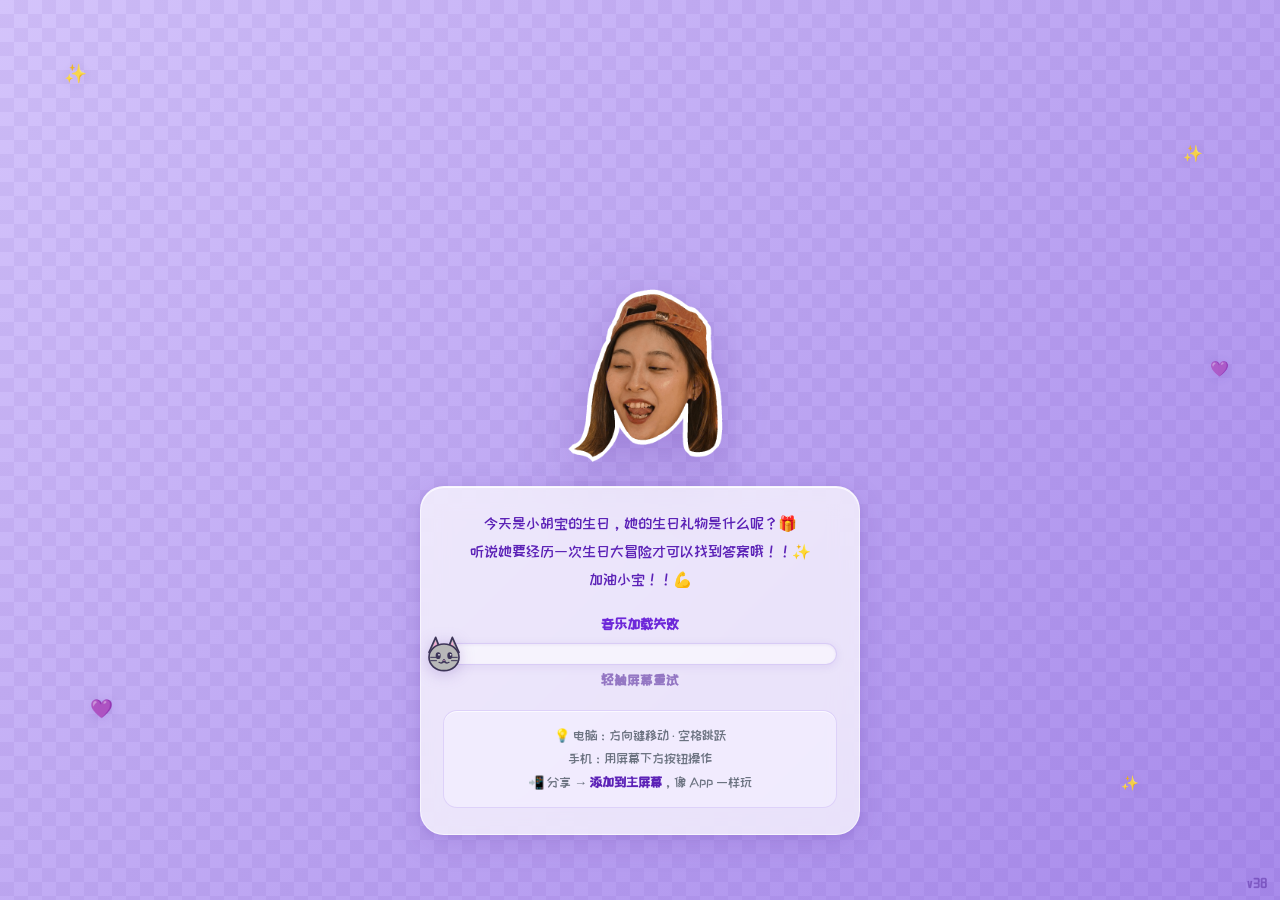
==== index.html @ c3e52b0d "feat(bts): compress behind the scene → bts.mp4 + poster (v38) Recognize GitHub-uploaded filename 'be" ====
<!DOCTYPE html>
<html lang="zh-CN">
<head>
  <meta charset="UTF-8">
  <meta name="viewport" content="width=device-width, initial-scale=1.0, maximum-scale=1.0, user-scalable=no, viewport-fit=cover">
  <meta name="theme-color" content="#a88beb">
  <meta name="description" content="小胡宝的生日大冒险 — 专属礼物游戏">
  <meta name="apple-mobile-web-app-capable" content="yes">
  <meta name="mobile-web-app-capable" content="yes">
  <meta name="apple-mobile-web-app-status-bar-style" content="default">
  <meta name="apple-mobile-web-app-title" content="生日冒险">
  <title>PP生日大冒险 🎂</title>
  <link rel="manifest" href="manifest.webmanifest">
  <link rel="icon" href="assets/icons/icon-192.png?v=2" type="image/png">
  <link rel="apple-touch-icon" href="assets/icons/icon-192.png?v=2">
  <link rel="preconnect" href="https://fonts.googleapis.com">
  <link rel="preconnect" href="https://fonts.gstatic.com" crossorigin>
  <link href="https://fonts.googleapis.com/css2?family=Pacifico&family=ZCOOL+KuaiLe&family=ZCOOL+QingKe+HuangYou&display=swap" rel="stylesheet">
  <link rel="stylesheet" href="css/headline.css?v=4">
  <link rel="stylesheet" href="css/style.css?v=37">
</head>
<body>
  <!-- 开始界面 -->
  <div id="start-screen" class="screen active">
    <div class="cover-bg-pattern" aria-hidden="true"></div>
    <span class="cover-deco cover-deco--star1" aria-hidden="true">✨</span>
    <span class="cover-deco cover-deco--star2" aria-hidden="true">✨</span>
    <span class="cover-deco cover-deco--heart1" aria-hidden="true">💜</span>
    <span class="cover-deco cover-deco--heart2" aria-hidden="true">💜</span>
    <span class="cover-deco cover-deco--star3" aria-hidden="true">✨</span>

    <!-- 手写勾勒标题（macOS hello 风格，来自 HEADLINE.html） -->
    <div class="pp-headline-wrap">
      <div id="pp-title">
<svg viewBox="0 0 1200 279" role="img" aria-label="PP's Birthday Adventure" xmlns="http://www.w3.org/2000/svg">
  <defs>
    <filter id="pp-stroke-soft" x="-15%" y="-15%" width="130%" height="130%" color-interpolation-filters="sRGB">
      <feDropShadow dx="0" dy="0" stdDeviation="2" flood-color="#ffffff" flood-opacity="0.9"/>
      <feDropShadow dx="0" dy="0" stdDeviation="5" flood-color="#ffffff" flood-opacity="0.45"/>
      <feDropShadow dx="0" dy="4" stdDeviation="3" flood-color="#7c3aed" flood-opacity="0.18"/>
    </filter>
  </defs>
  <g filter="url(#pp-stroke-soft)">
      <path class="pp-stroke" d="M 55.4 165.3 L 60.1 167.0 L 64.4 176.6 L 67.0 190.8 L 68.2 201.8 L 67.9 209.6 L 66.1 222.0 L 62.9 231.2 L 58.2 237.4 L 55.1 238.8 L 50.5 237.2 L 45.9 227.8 L 41.4 210.5 L 40.0 199.6 L 40.2 191.7 L 42.1 179.2 L 45.6 169.8 L 50.7 163.6 L 59.1 156.0 L 75.6 148.7 L 83.6 149.1 L 88.3 150.9 L 94.3 155.9 L 98.3 165.6 L 97.8 173.4 L 95.9 178.0 L 90.9 184.0 L 81.2 188.2 L 73.4 187.9 L 68.7 186.1" pathLength="1" style="animation-name:ppd0"/>
      <path class="pp-stroke" d="M 138.3 130.9 L 142.9 132.9 L 146.5 142.8 L 148.1 157.1 L 148.6 168.2 L 147.8 175.9 L 145.1 188.2 L 141.3 197.2 L 136.2 203.0 L 133.1 204.2 L 128.6 202.3 L 124.6 192.6 L 121.3 175.1 L 120.6 164.0 L 121.3 156.2 L 124.1 143.9 L 128.2 134.8 L 133.7 128.9 L 142.6 121.9 L 159.6 115.7 L 167.5 116.6 L 172.1 118.8 L 177.7 124.2 L 181.1 134.1 L 180.1 141.9 L 177.9 146.3 L 172.4 152.0 L 162.5 155.5 L 154.7 154.7 L 150.2 152.6" pathLength="1" style="animation-name:ppd1"/>
      <path class="pp-stroke" d="M 191.2 130.7 L 195.6 144.0" pathLength="1" style="animation-name:ppd2"/>
      <path class="pp-stroke" d="M 207.7 158.4 L 211.1 146.3 L 212.3 138.6 L 214.4 145.2 L 224.2 153.2 L 229.5 158.8 L 231.6 165.5 L 226.1 170.9" pathLength="1" style="animation-name:ppd3"/>
      <path class="pp-stroke" d="M 212.1 171.7 L 219.6 172.9 L 232.6 168.8 L 238.1 163.5 L 240.4 159.2 L 244.0 147.2" pathLength="1" style="animation-name:ppd4"/>
      <path class="pp-stroke" d="M 331.2 74.8 L 335.4 77.5 L 337.6 87.8 L 337.0 102.2 L 335.7 113.2 L 333.8 120.7 L 329.3 132.4 L 324.1 140.8 L 318.2 145.7 L 314.9 146.5 L 310.8 143.9 L 308.3 133.7 L 307.7 115.9 L 308.7 104.8 L 310.6 97.2 L 315.2 85.4 L 320.7 77.1 L 327.0 72.1 L 336.8 66.5 L 347.5 64.4 L 355.2 66.4 L 360.0 72.6 L 361.3 79.5 L 359.1 87.1 L 356.3 91.1 L 350.1 95.9 L 340.4 101.5" pathLength="1" style="animation-name:ppd5"/>
      <path class="pp-stroke" d="M 337.0 102.2 L 340.4 101.5 L 351.4 102.8 L 355.5 105.5 L 360.3 111.7 L 362.3 122.0 L 360.2 129.6 L 357.5 133.7 L 351.5 138.4 L 341.5 140.5 L 334.1 138.5 L 329.3 132.4" pathLength="1" style="animation-name:ppd6"/>
      <path class="pp-stroke" d="M 380.0 83.3 L 380.6 86.7 L 384.1 86.1 L 383.5 82.7 L 380.0 83.3" pathLength="1" style="animation-name:ppd7"/>
      <path class="pp-stroke" d="M 375.2 116.1 L 379.6 101.1 L 376.5 122.9 L 377.7 129.8 L 381.7 132.7 L 385.0 132.1 L 391.2 127.5 L 394.0 123.4 L 399.1 112.0" pathLength="1" style="animation-name:ppd8"/>
      <path class="pp-stroke" d="M 399.1 112.0 L 404.3 100.5 L 406.7 93.1 L 407.7 100.0 L 418.1 98.4 L 422.0 101.4 L 423.0 108.3 L 421.1 119.2 L 421.6 122.7 L 425.5 125.6 L 428.8 125.2 L 435.1 120.8 L 438.1 116.8 L 443.6 105.6" pathLength="1" style="animation-name:ppd9"/>
      <path class="pp-stroke" d="M 443.6 105.6 L 449.2 94.3 L 454.5 79.6" pathLength="1" style="animation-name:ppd10"/>
      <path class="pp-stroke" d="M 461.7 47.2 L 447.8 112.1 L 448.7 119.0 L 452.5 122.1 L 459.3 121.3 L 465.7 117.0 L 468.7 113.2 L 474.5 102.1" pathLength="1" style="animation-name:ppd11"/>
      <path class="pp-stroke" d="M 443.6 77.4 L 468.1 74.6" pathLength="1" style="animation-name:ppd12"/>
      <path class="pp-stroke" d="M 474.5 102.1 L 480.4 90.9 L 489.3 72.6 L 492.2 65.3 L 494.9 54.6 L 494.3 47.6 L 490.4 44.4 L 483.5 48.5 L 480.6 55.8 L 478.4 70.1 L 476.9 91.3 L 476.2 119.5" pathLength="1" style="animation-name:ppd13"/>
      <path class="pp-stroke" d="M 476.2 119.5 L 478.6 108.7 L 481.4 101.4 L 487.3 90.3 L 494.0 86.2 L 500.9 85.6 L 504.7 88.9 L 505.2 95.8 L 502.6 106.5 L 503.1 113.5 L 506.8 116.7 L 510.2 116.5 L 516.8 112.5 L 520.0 108.8 L 526.2 97.9" pathLength="1" style="animation-name:ppd14"/>
      <path class="pp-stroke" d="M 557.1 92.9 L 553.4 86.1 L 546.3 82.9 L 539.3 83.2 L 532.5 87.0 L 529.2 90.7 L 526.2 97.9 L 526.6 104.9 L 530.4 111.7 L 537.4 114.8 L 544.2 114.4 L 550.9 110.7 L 554.1 103.5 L 573.3 40.0" pathLength="1" style="animation-name:ppd15"/>
      <path class="pp-stroke" d="M 560.3 82.3 L 557.4 99.9 L 557.8 110.4 L 561.3 113.8 L 564.7 113.7 L 571.4 110.0 L 574.8 106.4 L 581.5 95.8" pathLength="1" style="animation-name:ppd16"/>
      <path class="pp-stroke" d="M 612.6 92.2 L 609.2 85.2 L 602.2 81.6 L 595.2 81.7 L 588.3 85.2 L 584.8 88.7 L 581.5 95.8 L 581.6 102.8 L 585.1 109.7 L 592.0 113.1 L 598.8 113.1 L 605.6 109.6 L 609.1 102.6 L 616.2 81.7 L 612.5 99.2 L 612.5 109.6 L 615.8 113.2 L 619.3 113.2 L 626.1 109.8 L 629.6 106.4 L 636.8 96.1" pathLength="1" style="animation-name:ppd17"/>
      <path class="pp-stroke" d="M 636.8 96.1 L 644.1 82.3 L 636.6 103.1 L 636.4 110.1 L 639.7 113.7 L 646.5 113.9 L 653.5 110.7 L 660.6 104.0 L 668.1 93.8" pathLength="1" style="animation-name:ppd18"/>
      <path class="pp-stroke" d="M 672.1 83.5 L 648.7 145.5 L 645.2 152.3 L 638.5 155.6 L 635.3 152.0 L 635.4 145.0 L 639.1 134.6 L 649.5 124.5 L 660.0 117.9 L 667.0 114.8 L 677.6 108.4 L 688.6 98.6" pathLength="1" style="animation-name:ppd19"/>
      <path class="pp-stroke" d="M 741.7 120.9 L 748.9 118.2 L 760.4 109.0 L 772.5 96.5 L 789.9 74.2 L 803.6 55.1 L 792.4 127.6 L 790.6 116.7 L 785.3 105.4 L 779.4 97.5 L 770.0 89.1 L 763.0 88.2 L 759.1 91.3 L 758.3 98.2 L 760.9 105.6 L 766.8 113.4 L 776.1 121.7 L 785.7 126.6 L 802.6 129.2" pathLength="1" style="animation-name:ppd20"/>
      <path class="pp-stroke" d="M 843.5 115.2 L 841.4 107.7 L 835.1 102.9 L 828.3 101.7 L 820.8 103.9 L 816.8 106.8 L 812.2 113.1 L 811.0 120.0 L 813.2 127.5 L 819.4 132.1 L 826.1 133.3 L 833.4 131.1 L 838.1 124.8 L 871.1 67.2" pathLength="1" style="animation-name:ppd21"/>
      <path class="pp-stroke" d="M 848.9 105.5 L 842.1 122.0 L 840.1 132.3 L 842.8 136.4 L 846.2 137.1 L 853.6 135.0 L 857.6 132.3 L 866.5 123.4" pathLength="1" style="animation-name:ppd22"/>
      <path class="pp-stroke" d="M 866.5 123.4 L 876.3 111.2 L 869.2 127.6 L 867.0 137.8 L 869.6 142.0 L 872.9 142.7 L 883.6 141.5 L 891.9 136.3 L 897.7 126.9 L 900.1 116.7" pathLength="1" style="animation-name:ppd23"/>
      <path class="pp-stroke" d="M 900.1 116.7 L 900.2 131.1 L 902.8 135.3 L 909.5 136.9 L 917.0 135.2" pathLength="1" style="animation-name:ppd24"/>
      <path class="pp-stroke" d="M 917.7 146.3 L 925.3 144.6 L 929.5 142.1 L 934.7 136.3 L 936.5 129.5 L 934.0 125.2 L 930.6 124.3 L 923.0 126.0 L 917.9 131.9 L 915.3 142.0 L 916.9 149.6 L 922.6 154.8 L 929.2 156.5 L 936.7 154.9 L 940.9 152.5 L 950.4 144.3" pathLength="1" style="animation-name:ppd25"/>
      <path class="pp-stroke" d="M 950.4 144.3 L 960.0 136.1 L 967.7 134.7 L 970.0 139.1 L 969.0 142.4 L 961.7 154.8 L 955.4 163.9" pathLength="1" style="animation-name:ppd26"/>
      <path class="pp-stroke" d="M 961.7 154.8 L 967.0 149.1 L 976.7 141.1 L 984.4 139.8 L 991.1 141.9 L 993.3 146.3 L 991.2 153.0 L 984.7 161.9 L 982.6 168.6 L 984.8 172.9 L 988.0 174.0 L 995.6 172.8 L 1000.0 170.5 L 1009.8 162.8" pathLength="1" style="animation-name:ppd27"/>
      <path class="pp-stroke" d="M 1009.8 162.8 L 1019.8 155.1 L 1031.0 144.2" pathLength="1" style="animation-name:ppd28"/>
      <path class="pp-stroke" d="M 1051.6 118.1 L 1010.8 170.5 L 1008.6 177.1 L 1010.7 181.5 L 1017.1 183.8 L 1024.7 182.8 L 1029.1 180.6 L 1039.2 173.1" pathLength="1" style="animation-name:ppd29"/>
      <path class="pp-stroke" d="M 1022.1 137.4 L 1045.5 145.7" pathLength="1" style="animation-name:ppd30"/>
      <path class="pp-stroke" d="M 1039.2 173.1 L 1050.5 162.4 L 1036.8 179.7 L 1034.4 186.3 L 1036.4 190.7 L 1042.7 193.1 L 1050.4 192.3 L 1059.3 188.2 L 1069.5 180.9" pathLength="1" style="animation-name:ppd31"/>
      <path class="pp-stroke" d="M 1076.6 172.5 L 1062.5 189.4 L 1059.9 196.0 L 1061.8 200.5 L 1065.0 201.7 L 1072.7 201.0 L 1077.1 199.1 L 1087.5 192.0" pathLength="1" style="animation-name:ppd32"/>
      <path class="pp-stroke" d="M 1087.5 192.0 L 1097.9 185.0 L 1103.9 179.9 L 1101.2 186.3 L 1110.8 190.4 L 1112.6 195.0 L 1109.8 201.4 L 1102.4 209.7 L 1101.1 212.9 L 1102.8 217.4 L 1105.9 218.8 L 1113.6 218.4 L 1118.1 216.6 L 1128.7 209.9" pathLength="1" style="animation-name:ppd33"/>
      <path class="pp-stroke" d="M 1127.5 220.8 L 1135.2 220.5 L 1139.8 218.8 L 1145.9 214.0 L 1148.9 207.7 L 1147.2 203.0 L 1144.1 201.5 L 1136.2 201.8 L 1130.2 206.7 L 1125.8 216.2 L 1126.0 224.0 L 1130.8 230.1 L 1137.0 232.9 L 1144.6 232.7 L 1149.2 231.1 L 1160.0 224.6" pathLength="1" style="animation-name:ppd34"/>
  </g>
  </svg>
      </div>
    </div>

    <img class="cover-bubble-head" src="assets/media/bubble-head.gif" alt="小宝" />

    <div class="start-content">
      <p class="subtitle">今天是小胡宝的生日，她的生日礼物是什么呢？🎁<br>听说她要经历一次生日大冒险才可以找到答案哦！！✨<br>加油小宝！！💪</p>

      <!-- 音乐加载进度条（加载完并播放后才显示开始按钮） -->
      <div id="start-loading" class="start-loading">
        <p class="load-label">正在准备冒险音乐…</p>
        <div class="load-track">
          <div class="load-fill" id="load-fill"></div>
          <div class="load-cat" id="load-cat" aria-hidden="true">
            <svg class="load-cat-svg" viewBox="0 0 48 48" width="40" height="40" aria-hidden="true">
              <path d="M6,22 L14,4 L20,20 Z" fill="#B8B8B8" stroke="#3D3558" stroke-width="2" stroke-linejoin="round"/>
              <path d="M9,20 L14,8 L17,19 Z" fill="#F9A8D4"/>
              <path d="M28,20 L34,4 L42,22 Z" fill="#B8B8B8" stroke="#3D3558" stroke-width="2" stroke-linejoin="round"/>
              <path d="M31,19 L34,8 L37,20 Z" fill="#F9A8D4"/>
              <ellipse cx="24" cy="28" rx="18" ry="16" fill="#B8B8B8" stroke="#3D3558" stroke-width="2"/>
              <ellipse cx="17" cy="26" rx="3" ry="4" fill="#3D3558"/>
              <ellipse cx="31" cy="26" rx="3" ry="4" fill="#3D3558"/>
              <circle cx="18" cy="25" r="1" fill="#fff"/>
              <circle cx="32" cy="25" r="1" fill="#fff"/>
              <path d="M24,30 L22,33 L26,33 Z" fill="#F9A8D4" stroke="#3D3558" stroke-width="1"/>
              <path d="M24,33 Q21,36 18,34" fill="none" stroke="#3D3558" stroke-width="1.5" stroke-linecap="round"/>
              <path d="M24,33 Q27,36 30,34" fill="none" stroke="#3D3558" stroke-width="1.5" stroke-linecap="round"/>
              <path d="M8,28 H14" stroke="#3D3558" stroke-width="1.2" stroke-linecap="round"/>
              <path d="M8,32 H15" stroke="#3D3558" stroke-width="1.2" stroke-linecap="round"/>
              <path d="M40,28 H34" stroke="#3D3558" stroke-width="1.2" stroke-linecap="round"/>
              <path d="M40,32 H33" stroke="#3D3558" stroke-width="1.2" stroke-linecap="round"/>
            </svg>
          </div>
        </div>
        <p class="load-percent" id="load-percent">0%</p>
      </div>

      <div id="start-ready" class="btn-group hidden">
        <button id="btn-start" class="btn-primary">💜 开始冒险</button>
      </div>
      <p class="hint">💡 电脑：方向键移动 · 空格跳跃<br>手机：用屏幕下方按钮操作<br>📲 分享 → <strong>添加到主屏幕</strong>，像 App 一样玩</p>
    </div>
    <div class="version-badge" aria-hidden="true">v38</div>
  </div>

  <!-- 游戏界面 -->
  <div id="game-screen" class="screen">
    <div class="hud">
      <span>🪙 金币：<strong id="coin-count">0</strong></span>
      <span>📦 箱子：<strong id="box-count">0</strong> / <span id="box-total">9</span></span>
    </div>
    <canvas id="game-canvas"></canvas>
    <!-- 测试用：左下角快捷按钮 -->
    <div class="debug-controls" aria-label="测试按钮">
      <button type="button" id="btn-debug-clear" class="debug-btn">一键通关</button>
      <button type="button" id="btn-debug-mute-bgm" class="debug-btn">关闭BGM</button>
    </div>
    <div class="touch-controls">
      <button id="btn-left" class="touch-btn">◀</button>
      <button id="btn-jump" class="touch-btn jump">▲</button>
      <button id="btn-right" class="touch-btn">▶</button>
    </div>
  </div>

  <!-- 回忆弹窗 -->
  <div id="memory-modal" class="modal hidden">
    <div class="modal-content">
      <button id="btn-close-memory" class="btn-close">✕</button>
      <div id="memory-media" class="memory-media"></div>
      <p id="memory-caption" class="memory-caption"></p>
      <div class="btn-group">
        <button id="btn-continue" class="btn-primary" type="button">💜 继续冒险</button>
      </div>
    </div>
  </div>

  <!-- 老虎机界面 -->
  <div id="machine-screen" class="screen">
    <div class="machine-bg-heads" aria-hidden="true">
      <img src="assets/media/bubble-head-bob.gif?v=3" alt="">
      <img src="assets/media/bubble-head-bob.gif?v=3" alt="">
      <img src="assets/media/bubble-head-bob.gif?v=3" alt="">
      <img src="assets/media/bubble-head-bob.gif?v=3" alt="">
      <img src="assets/media/bubble-head-bob.gif?v=3" alt="">
      <img src="assets/media/bubble-head-bob.gif?v=3" alt="">
      <img src="assets/media/bubble-head-bob.gif?v=3" alt="">
      <img src="assets/media/bubble-head-bob.gif?v=3" alt="">
      <img src="assets/media/bubble-head-bob.gif?v=3" alt="">
    </div>
    <div class="machine-content">
      <h1>🎰 幸运摇摇乐！！</h1>
      <p class="subtitle">投入全部 <strong data-jackpot-coins>145</strong> 枚金币赢得 JACKPOOOOOOOOTT！！！</p>

      <div class="slot-machine">
        <div class="slot-body">
          <!-- 转轮区：多符号长条，真正滚动 -->
          <div class="slot-reels" id="slot-reels">
            <div class="reel-window"><div class="reel-strip" id="reel-1"></div></div>
            <div class="reel-window"><div class="reel-strip" id="reel-2"></div></div>
            <div class="reel-window"><div class="reel-strip" id="reel-3"></div></div>
          </div>

          <!-- 投币显示 -->
          <div class="slot-display">
            <span id="machine-coin-display">0</span>
            <small> / <span id="machine-coin-total" data-jackpot-coins>145</span> 枚已投入</small>
          </div>

          <!-- 投币口（点击投币） -->
          <button type="button" class="coin-slot" id="coin-slot" aria-label="投币">
            <span class="coin-slot-icon">🪙</span>
            <span class="coin-slot-label">点击投币口</span>
          </button>

          <div class="slot-actions">
            <button id="btn-lever" class="btn-lever" disabled>
              <span class="lever-knob">🎰</span>
              <span class="lever-label">摇手柄</span>
            </button>
          </div>
        </div>

        <div class="lever-arm" id="lever-arm"></div>
      </div>

      <div class="machine-footer">
        <p class="coin-remaining">剩余金币：<strong id="remaining-coins">0</strong></p>
        <button id="btn-return-game" class="btn-secondary">🔙 返回继续冒险</button>
      </div>

      <div id="coin-warning-modal" class="modal hidden">
        <div class="modal-content warning-content">
          <p class="warning-text">金币不够，请小宝回去继续搜集！</p>
          <div class="btn-group">
            <button id="btn-warning-back" class="btn-primary">💜 回去搜集金币</button>
          </div>
        </div>
      </div>
    </div>
  </div>

  <!-- 神秘礼物 -->
  <div id="gift-modal" class="modal hidden">
    <div class="modal-content gift-content">
      <h1>生日快乐，小胡宝！</h1>

      <div class="gift-meet" aria-hidden="true">
        <div class="gift-meet-stage" id="gift-meet-stage">
          <div class="gift-chibi gift-chibi--left" id="gift-chibi-left">
            <img class="gift-chibi-head" src="assets/media/bubble-head.gif" alt="">
            <div class="gift-chibi-body">
              <div class="gift-chibi-torso"><span>♥</span></div>
              <div class="gift-chibi-legs">
                <i></i><i></i>
              </div>
            </div>
          </div>
          <div class="gift-meet-hearts" id="gift-meet-hearts"></div>
          <div class="gift-chibi gift-chibi--right" id="gift-chibi-right">
            <img class="gift-chibi-head gift-chibi-head--flip gift-chibi-head--bob" src="assets/media/bubble-head-bob.gif?v=3" alt="">
            <div class="gift-chibi-body">
              <div class="gift-chibi-torso"><span>♥</span></div>
              <div class="gift-chibi-legs">
                <i></i><i></i>
              </div>
            </div>
          </div>
        </div>
      </div>

      <p class="gift-message">刚才搜集的每一颗小金币&amp;小盒子都是我们共同的回忆呢！✨</p>
      <p class="gift-message">据说，这次生日还有一个神秘的礼物！🎁</p>
      <p class="gift-message gift-message--highlight">据说，要此时此刻亲一口本小游戏的 vibe coder 才可以拿到哦！😘</p>
      <div class="btn-group gift-actions">
        <button id="btn-replay" class="btn-secondary gift-action-btn" type="button">💜 再玩一次</button>
        <button id="btn-bts" class="btn-primary gift-action-btn" type="button">🎬 看看花絮</button>
      </div>
    </div>
  </div>

  <!-- 花絮视频（播放结束后点击任意处返回礼物弹窗） -->
  <div id="bts-modal" class="modal hidden">
    <div class="modal-content bts-content">
      <video id="bts-video" playsinline webkit-playsinline preload="none" poster="assets/media/bts_poster.jpg?v=2"></video>
    </div>
  </div>

  <script src="js/pwa.js"></script>
  <script src="js/config.js?v=33"></script>
  <script src="js/audio.js?v=21"></script>
  <script src="js/game.js?v=58"></script>
</body>
</html>
---- css/headline.css ----
/* PP's Birthday Adventure — 手写勾勒标题动画
   源文件：assets/icons/PP's Birthday Adventure HEADLINE.html */

#pp-title {
  --ink: #b794f6;
  width: 100%;
}

#pp-title svg {
  display: block;
  width: 100%;
  height: auto;
  overflow: visible;
  shape-rendering: geometricPrecision;
}

.pp-stroke {
  fill: none;
  stroke: var(--ink);
  stroke-width: 9.5;
  stroke-linecap: round;
  stroke-linejoin: round;
  stroke-dasharray: 1;
  stroke-dashoffset: 1;
  opacity: 0;
  animation-duration: 10s;
  animation-timing-function: linear;
  animation-iteration-count: infinite;
  paint-order: stroke;
}

@keyframes ppd0{0%,0.000%{stroke-dashoffset:1;opacity:0}3.697%,99.85%{stroke-dashoffset:0;opacity:1}100%{stroke-dashoffset:1;opacity:0}}
@keyframes ppd1{0%,3.697%{stroke-dashoffset:1;opacity:0}7.394%,99.85%{stroke-dashoffset:0;opacity:1}100%{stroke-dashoffset:1;opacity:0}}
@keyframes ppd2{0%,7.394%{stroke-dashoffset:1;opacity:0}7.586%,99.85%{stroke-dashoffset:0;opacity:1}100%{stroke-dashoffset:1;opacity:0}}
@keyframes ppd3{0%,7.586%{stroke-dashoffset:1;opacity:0}8.441%,99.85%{stroke-dashoffset:0;opacity:1}100%{stroke-dashoffset:1;opacity:0}}
@keyframes ppd4{0%,8.441%{stroke-dashoffset:1;opacity:0}9.078%,99.85%{stroke-dashoffset:0;opacity:1}100%{stroke-dashoffset:1;opacity:0}}
@keyframes ppd5{0%,9.078%{stroke-dashoffset:1;opacity:0}12.393%,99.85%{stroke-dashoffset:0;opacity:1}100%{stroke-dashoffset:1;opacity:0}}
@keyframes ppd6{0%,12.393%{stroke-dashoffset:1;opacity:0}13.543%,99.85%{stroke-dashoffset:0;opacity:1}100%{stroke-dashoffset:1;opacity:0}}
@keyframes ppd7{0%,13.543%{stroke-dashoffset:1;opacity:0}13.736%,99.85%{stroke-dashoffset:0;opacity:1}100%{stroke-dashoffset:1;opacity:0}}
@keyframes ppd8{0%,13.736%{stroke-dashoffset:1;opacity:0}14.806%,99.85%{stroke-dashoffset:0;opacity:1}100%{stroke-dashoffset:1;opacity:0}}
@keyframes ppd9{0%,14.806%{stroke-dashoffset:1;opacity:0}16.146%,99.85%{stroke-dashoffset:0;opacity:1}100%{stroke-dashoffset:1;opacity:0}}
@keyframes ppd10{0%,16.146%{stroke-dashoffset:1;opacity:0}16.533%,99.85%{stroke-dashoffset:0;opacity:1}100%{stroke-dashoffset:1;opacity:0}}
@keyframes ppd11{0%,16.533%{stroke-dashoffset:1;opacity:0}18.043%,99.85%{stroke-dashoffset:0;opacity:1}100%{stroke-dashoffset:1;opacity:0}}
@keyframes ppd12{0%,18.043%{stroke-dashoffset:1;opacity:0}18.382%,99.85%{stroke-dashoffset:0;opacity:1}100%{stroke-dashoffset:1;opacity:0}}
@keyframes ppd13{0%,18.382%{stroke-dashoffset:1;opacity:0}20.351%,99.85%{stroke-dashoffset:0;opacity:1}100%{stroke-dashoffset:1;opacity:0}}
@keyframes ppd14{0%,20.351%{stroke-dashoffset:1;opacity:0}21.853%,99.85%{stroke-dashoffset:0;opacity:1}100%{stroke-dashoffset:1;opacity:0}}
@keyframes ppd15{0%,21.853%{stroke-dashoffset:1;opacity:0}23.968%,99.85%{stroke-dashoffset:0;opacity:1}100%{stroke-dashoffset:1;opacity:0}}
@keyframes ppd16{0%,23.968%{stroke-dashoffset:1;opacity:0}24.813%,99.85%{stroke-dashoffset:0;opacity:1}100%{stroke-dashoffset:1;opacity:0}}
@keyframes ppd17{0%,24.813%{stroke-dashoffset:1;opacity:0}27.167%,99.85%{stroke-dashoffset:0;opacity:1}100%{stroke-dashoffset:1;opacity:0}}
@keyframes ppd18{0%,27.167%{stroke-dashoffset:1;opacity:0}28.352%,99.85%{stroke-dashoffset:0;opacity:1}100%{stroke-dashoffset:1;opacity:0}}
@keyframes ppd19{0%,28.352%{stroke-dashoffset:1;opacity:0}30.625%,99.85%{stroke-dashoffset:0;opacity:1}100%{stroke-dashoffset:1;opacity:0}}
@keyframes ppd20{0%,30.625%{stroke-dashoffset:1;opacity:0}34.572%,99.85%{stroke-dashoffset:0;opacity:1}100%{stroke-dashoffset:1;opacity:0}}
@keyframes ppd21{0%,34.572%{stroke-dashoffset:1;opacity:0}36.686%,99.85%{stroke-dashoffset:0;opacity:1}100%{stroke-dashoffset:1;opacity:0}}
@keyframes ppd22{0%,36.686%{stroke-dashoffset:1;opacity:0}37.532%,99.85%{stroke-dashoffset:0;opacity:1}100%{stroke-dashoffset:1;opacity:0}}
@keyframes ppd23{0%,37.532%{stroke-dashoffset:1;opacity:0}38.826%,99.85%{stroke-dashoffset:0;opacity:1}100%{stroke-dashoffset:1;opacity:0}}
@keyframes ppd24{0%,38.826%{stroke-dashoffset:1;opacity:0}39.291%,99.85%{stroke-dashoffset:0;opacity:1}100%{stroke-dashoffset:1;opacity:0}}
@keyframes ppd25{0%,39.291%{stroke-dashoffset:1;opacity:0}40.790%,99.85%{stroke-dashoffset:0;opacity:1}100%{stroke-dashoffset:1;opacity:0}}
@keyframes ppd26{0%,40.790%{stroke-dashoffset:1;opacity:0}41.534%,99.85%{stroke-dashoffset:0;opacity:1}100%{stroke-dashoffset:1;opacity:0}}
@keyframes ppd27{0%,41.534%{stroke-dashoffset:1;opacity:0}42.885%,99.85%{stroke-dashoffset:0;opacity:1}100%{stroke-dashoffset:1;opacity:0}}
@keyframes ppd28{0%,42.885%{stroke-dashoffset:1;opacity:0}43.271%,99.85%{stroke-dashoffset:0;opacity:1}100%{stroke-dashoffset:1;opacity:0}}
@keyframes ppd29{0%,43.271%{stroke-dashoffset:1;opacity:0}44.782%,99.85%{stroke-dashoffset:0;opacity:1}100%{stroke-dashoffset:1;opacity:0}}
@keyframes ppd30{0%,44.782%{stroke-dashoffset:1;opacity:0}45.121%,99.85%{stroke-dashoffset:0;opacity:1}100%{stroke-dashoffset:1;opacity:0}}
@keyframes ppd31{0%,45.121%{stroke-dashoffset:1;opacity:0}46.305%,99.85%{stroke-dashoffset:0;opacity:1}100%{stroke-dashoffset:1;opacity:0}}
@keyframes ppd32{0%,46.305%{stroke-dashoffset:1;opacity:0}47.162%,99.85%{stroke-dashoffset:0;opacity:1}100%{stroke-dashoffset:1;opacity:0}}
@keyframes ppd33{0%,47.162%{stroke-dashoffset:1;opacity:0}48.501%,99.85%{stroke-dashoffset:0;opacity:1}100%{stroke-dashoffset:1;opacity:0}}
@keyframes ppd34{0%,48.501%{stroke-dashoffset:1;opacity:0}50.000%,99.85%{stroke-dashoffset:0;opacity:1}100%{stroke-dashoffset:1;opacity:0}}

@media (max-width: 600px) {
  .pp-stroke { stroke-width: 7.5; }
}
---- css/style.css ----
/* ============================================================
   PP生日大冒险 — 紫色高级涂鸦风
   ============================================================ */

:root {
  --purple: #C4B5FD;
  --purple-light: #E9D5FF;
  --purple-pale: #F5F0FF;
  --purple-dark: #A78BFA;
  --purple-deep: #C4B5FD;
  --lavender: #FFFBFE;
  --cream: #FFF5F9;
  --blush: #FCE7F3;
  --black: #3D3558;
  --white: #ffffff;
  --bg: #FFFBFE;
  --bg-warm: #FFF5F9;
  --gold: #FFE08A;
  --heart: #E9D5FF;
  --cover-bg-gradient: linear-gradient(135deg, #d4c4fb 0%, #a88beb 100%);
  --cover-pattern-image:
    linear-gradient(45deg, #4c1d95 25%, transparent 25%),
    linear-gradient(-45deg, #4c1d95 25%, transparent 25%),
    linear-gradient(45deg, transparent 75%, #4c1d95 75%),
    linear-gradient(-45deg, transparent 75%, #4c1d95 75%);
  --shadow: 5px 5px 0 var(--black);
  --shadow-sm: 3px 3px 0 var(--black);
  --border: 3px solid var(--black);
  --radius: 20px;
  --radius-pill: 50px;
}

* {
  margin: 0;
  padding: 0;
  box-sizing: border-box;
}

body {
  font-family: "ZCOOL KuaiLe", "ZCOOL QingKe HuangYou", "PingFang SC", cursive;
  background: var(--bg);
  color: var(--black);
  overflow: hidden;
  height: 100vh;
  height: 100dvh;
  width: 100vw;
  touch-action: manipulation;
  -webkit-user-select: none;
  user-select: none;
  padding:
    env(safe-area-inset-top, 0)
    env(safe-area-inset-right, 0)
    env(safe-area-inset-bottom, 0)
    env(safe-area-inset-left, 0);
}

body::before,
body::after {
  content: "💜";
  position: fixed;
  font-size: 1.6rem;
  opacity: 0.35;
  pointer-events: none;
  z-index: 0;
}
body::before { top: 8%; left: 6%; }
body::after  { bottom: 12%; right: 8%; font-size: 1.3rem; }

body:has(#start-screen.active)::before,
body:has(#start-screen.active)::after {
  display: none;
}

.screen {
  display: none;
  width: 100%;
  height: 100%;
  flex-direction: column;
  align-items: center;
  justify-content: center;
  position: relative;
  z-index: 1;
}

.screen.active { display: flex; }

/* ---- 开始界面（v28 高级质感封面） ---- */
#start-screen {
  justify-content: center;
  gap: 0;
  padding: 1vh 0 2vh;
  position: relative;
  overflow: hidden;
  background: var(--cover-bg-gradient);
}

.cover-bg-pattern {
  position: absolute;
  inset: 0;
  pointer-events: none;
  opacity: 0.05;
  background-image: var(--cover-pattern-image);
  background-size: 28px 28px;
  background-position: 0 0, 0 14px, 14px -14px, -14px 0;
}

.cover-deco {
  position: absolute;
  pointer-events: none;
  z-index: 2;
  font-size: 1.15rem;
  opacity: 0.88;
  animation: coverFloat 4.2s ease-in-out infinite;
  filter: drop-shadow(0 2px 6px rgba(76, 29, 149, 0.18));
}

.cover-deco--star1 { top: 7%; left: 5%; animation-delay: 0s; }
.cover-deco--star2 { top: 16%; right: 6%; animation-delay: 1.1s; font-size: 1rem; }
.cover-deco--heart1 { bottom: 20%; left: 7%; animation-delay: 0.55s; }
.cover-deco--heart2 { top: 40%; right: 4%; animation-delay: 2.1s; font-size: 0.95rem; opacity: 0.75; }
.cover-deco--star3 { bottom: 12%; right: 11%; animation-delay: 1.7s; font-size: 0.9rem; }

@keyframes coverFloat {
  0%, 100% { transform: translateY(0); }
  50% { transform: translateY(-11px); }
}

.sr-only {
  position: absolute;
  width: 1px;
  height: 1px;
  padding: 0;
  margin: -1px;
  overflow: hidden;
  clip: rect(0, 0, 0, 0);
  white-space: nowrap;
  border: 0;
}

.version-badge {
  position: absolute;
  right: max(0.75rem, env(safe-area-inset-right));
  bottom: max(0.65rem, env(safe-area-inset-bottom));
  font-family: "ZCOOL QingKe HuangYou", "ZCOOL KuaiLe", cursive;
  font-size: 0.85rem;
  font-weight: 700;
  color: rgba(76, 29, 149, 0.45);
  letter-spacing: 0.04em;
  pointer-events: none;
  z-index: 2;
}

/* 封面手写标题容器 */
.pp-headline-wrap {
  width: min(98vw, 960px);
  margin: 0 auto 0.35rem;
  flex-shrink: 0;
  display: flex;
  justify-content: center;
  position: relative;
  z-index: 1;
  filter:
    drop-shadow(0 0 2px rgba(255, 255, 255, 0.95))
    drop-shadow(0 0 7px rgba(255, 255, 255, 0.7))
    drop-shadow(0 0 14px rgba(255, 255, 255, 0.4))
    drop-shadow(0 4px 8px rgba(76, 29, 149, 0.12));
}

/* 封面：标题下方的摇头小宝（保留抠图不规则边，仅物理投影） */
.cover-bubble-head {
  display: block;
  margin: min(-2vh, -12px) auto 0.4rem;
  width: min(34vw, 190px);
  height: auto;
  position: relative;
  z-index: 1;
  animation: headBob 2.6s ease-in-out infinite;
  pointer-events: none;
  filter: drop-shadow(0 15px 25px rgba(76, 29, 149, 0.25));
}

@keyframes headBob {
  0%, 100% { transform: translateY(0) rotate(-2deg); }
  50%       { transform: translateY(-8px) rotate(2deg); }
}

#start-screen .start-content {
  background: rgba(255, 255, 255, 0.72);
  backdrop-filter: blur(14px);
  -webkit-backdrop-filter: blur(14px);
  border: 1px solid rgba(255, 255, 255, 0.58);
  border-radius: 24px;
  box-shadow:
    0 8px 32px rgba(76, 29, 149, 0.14),
    0 2px 8px rgba(76, 29, 149, 0.08),
    inset 0 1px 0 rgba(255, 255, 255, 0.85);
  padding: 1.4rem 1.4rem 1.6rem;
  max-width: 440px;
  width: 90%;
  text-align: center;
  position: relative;
  flex-shrink: 0;
  z-index: 1;
}

#start-screen .subtitle {
  font-size: 0.95rem;
  color: #5b21b6;
  margin-bottom: 1.4rem;
  line-height: 1.85;
  font-weight: 400;
}

/* ---- 音乐加载进度条 ---- */
.start-loading {
  margin: 0.6rem 0 1.2rem;
}

.load-label {
  font-size: 0.9rem;
  font-weight: 700;
  color: var(--purple-dark);
  margin-bottom: 0.7rem;
}

#start-screen .load-label {
  color: #6d28d9;
}

.load-track {
  position: relative;
  height: 22px;
  background: var(--lavender);
  border: var(--border);
  border-radius: 50px;
  overflow: visible;
  box-shadow: var(--shadow-sm);
}

#start-screen .load-track {
  background: rgba(255, 255, 255, 0.55);
  border: 1px solid rgba(168, 139, 235, 0.38);
  box-shadow:
    inset 0 1px 3px rgba(76, 29, 149, 0.07),
    0 2px 10px rgba(76, 29, 149, 0.08);
}

.load-fill {
  height: 100%;
  width: 0%;
  background: linear-gradient(90deg, var(--gold) 0%, #FFD966 100%);
  border-radius: 50px;
  transition: width 0.12s ease-out;
}

.load-cat {
  position: absolute;
  top: 50%;
  left: 0;
  transform: translate(-50%, -50%);
  width: 2.5rem;
  height: 2.5rem;
  transition: left 0.12s ease-out;
  z-index: 2;
  filter: drop-shadow(1px 2px 0 var(--black));
}

#start-screen .load-cat {
  filter: drop-shadow(0 3px 8px rgba(76, 29, 149, 0.22));
}

.load-cat-svg {
  display: block;
  width: 100%;
  height: 100%;
}

.load-percent {
  margin-top: 0.55rem;
  font-size: 0.85rem;
  font-weight: 800;
  color: #666;
}

#start-screen .load-percent {
  color: rgba(76, 29, 149, 0.55);
}

.start-loading.tap-waiting {
  cursor: pointer;
  animation: tapPulse 1.2s ease-in-out infinite;
}

.start-loading.tap-waiting .load-percent {
  color: var(--purple-dark);
  font-size: 0.95rem;
}

@keyframes tapPulse {
  0%, 100% { transform: scale(1); }
  50%       { transform: scale(1.02); }
}

.hidden {
  display: none !important;
}

@media (max-width: 600px) {
  .pp-headline-wrap {
    width: min(96vw, 920px);
  }
}

@media (max-width: 600px) and (orientation: landscape) {
  .cover-bubble-head {
    width: min(38vw, 150px);
    margin-top: min(-11vh, -70px);
  }
}

/* 竖屏：标题与 bubble head 分层，避免遮挡 */
@media (orientation: portrait) {
  #start-screen {
    padding-top: max(1.2vh, env(safe-area-inset-top, 0px));
  }

  .pp-headline-wrap {
    width: min(94vw, 900px);
    margin-bottom: 0.35rem;
    z-index: 2;
  }

  .cover-bubble-head {
    width: min(34vw, 145px);
    margin-top: 0.2rem;
    margin-bottom: 0.45rem;
    z-index: 1;
  }
}

@media (orientation: portrait) and (max-height: 700px) {
  .pp-headline-wrap {
    width: min(92vw, 840px);
    margin-bottom: 0.15rem;
  }

  .cover-bubble-head {
    width: min(30vw, 118px);
    margin-top: 0.1rem;
    margin-bottom: 0.3rem;
  }
}

.hint {
  margin-top: 1.4rem;
  font-size: 0.82rem;
  color: #777;
  line-height: 1.8;
  background: var(--lavender);
  border: 2px dashed var(--purple-light);
  border-radius: 12px;
  padding: 0.8rem 1rem;
}

#start-screen .hint {
  color: #6b7280;
  background: rgba(244, 240, 255, 0.65);
  border: 1px solid rgba(168, 139, 235, 0.28);
  border-radius: 14px;
  box-shadow: inset 0 1px 0 rgba(255, 255, 255, 0.7);
}

#start-screen .hint strong {
  color: #5b21b6;
}

.subtitle {
  font-size: 0.95rem;
  color: #444;
  margin-bottom: 1.4rem;
  line-height: 1.85;
  font-weight: 400;
}

/* ---- 按钮 ---- */
.btn-primary {
  background: var(--purple);
  color: var(--white);
  border: var(--border);
  padding: 0.9rem 2.2rem;
  font-size: 1.15rem;
  font-weight: 900;
  border-radius: var(--radius-pill);
  cursor: pointer;
  box-shadow: var(--shadow-sm);
  transition: transform 0.1s, box-shadow 0.1s;
  font-family: inherit;
}

.btn-primary:hover {
  transform: translate(-1px, -1px);
  box-shadow: 6px 6px 0 var(--black);
}

.btn-primary:active {
  transform: translate(2px, 2px);
  box-shadow: 1px 1px 0 var(--black);
}

.btn-group {
  display: flex;
  flex-direction: column;
  gap: 0.8rem;
  align-items: center;
}

/* ---- 游戏 HUD ---- */
#game-screen {
  position: relative;
  justify-content: flex-start;
  background: var(--lavender);
  height: 100%;
  min-height: 0;
}

.hud {
  width: 100%;
  display: flex;
  justify-content: space-between;
  padding: 0.7rem 1.2rem;
  padding-top: max(0.7rem, env(safe-area-inset-top, 0px));
  background: var(--white);
  border-bottom: var(--border);
  font-size: clamp(0.78rem, 2.8vw, 0.95rem);
  font-weight: 800;
  z-index: 10;
  flex-shrink: 0;
}

.hud strong { color: var(--purple); }

#game-canvas {
  flex: 1;
  width: 100%;
  min-height: 0;
  display: block;
  background: var(--lavender);
}

/* ---- 测试用左下角按钮 ---- */
.debug-controls {
  position: absolute;
  left: max(0.5rem, env(safe-area-inset-left, 0px));
  bottom: max(4.8rem, calc(env(safe-area-inset-bottom, 0px) + 4.2rem));
  z-index: 30;
  display: flex;
  flex-direction: column;
  gap: 0.4rem;
  pointer-events: none;
}

.debug-btn {
  pointer-events: auto;
  border: 2px solid var(--black);
  background: rgba(255, 255, 255, 0.92);
  color: var(--black);
  font-family: inherit;
  font-size: 0.72rem;
  font-weight: 800;
  padding: 0.35rem 0.55rem;
  border-radius: 8px;
  box-shadow: 2px 2px 0 var(--black);
  cursor: pointer;
  -webkit-tap-highlight-color: transparent;
  touch-action: manipulation;
  white-space: nowrap;
}

.debug-btn:active {
  transform: translate(1px, 1px);
  box-shadow: 1px 1px 0 var(--black);
}

.debug-btn.is-muted {
  background: #FEE2E2;
  color: #991B1B;
}

@media (min-width: 768px) {
  .debug-controls {
    bottom: max(0.7rem, env(safe-area-inset-bottom, 0px));
  }
}

/* ---- 触控 ---- */
.touch-controls {
  display: flex;
  justify-content: center;
  align-items: center;
  gap: clamp(0.6rem, 4vw, 1rem);
  padding: 0.7rem 1rem;
  padding-bottom: max(0.7rem, env(safe-area-inset-bottom, 0px));
  background: var(--white);
  border-top: var(--border);
  width: 100%;
  flex-shrink: 0;
}

.touch-btn {
  width: clamp(52px, 14vmin, 64px);
  height: clamp(52px, 14vmin, 64px);
  border-radius: 50%;
  border: var(--border);
  background: var(--white);
  color: var(--black);
  font-size: clamp(1.1rem, 4vmin, 1.3rem);
  font-weight: 900;
  cursor: pointer;
  box-shadow: var(--shadow-sm);
  -webkit-tap-highlight-color: transparent;
  touch-action: none;
  user-select: none;
}

.touch-btn.jump {
  width: clamp(58px, 16vmin, 72px);
  height: clamp(58px, 16vmin, 72px);
  background: var(--purple);
  color: var(--white);
}

.touch-btn:active {
  transform: translate(2px, 2px);
  box-shadow: 1px 1px 0 var(--black);
}

@media (min-width: 768px) {
  .touch-controls { display: none; }
}

/* 小屏手机适配 */
@media (max-height: 700px) and (orientation: landscape) {
  .pp-headline-wrap {
    width: min(94vw, 880px);
  }
  .cover-bubble-head {
    width: min(32vw, 120px);
    margin-top: min(-9vh, -55px);
  }
}

@media (max-height: 700px) {
  #start-screen .start-content {
    padding: 1rem 1.1rem 1.2rem;
  }
  .subtitle {
    font-size: 0.88rem;
    margin-bottom: 1rem;
  }
  .machine-content h1 {
    font-size: 1.45rem;
  }
  .slot-body {
    padding: 1rem 0.9rem;
  }
}

@media (max-width: 380px) {
  .hud {
    padding-left: 0.8rem;
    padding-right: 0.8rem;
  }
  .machine-content {
    width: 96%;
    padding: 0.6rem;
  }
  .reel-window,
  .reel-strip .reel-symbol {
    width: 58px;
    height: 58px;
    line-height: 58px;
    font-size: 2rem;
  }
  @keyframes reelSpin {
    0%   { transform: translateY(0); }
    100% { transform: translateY(-58px); }
  }
  .modal-content {
    padding: 1.2rem 1rem;
    max-height: 90dvh;
    overflow-y: auto;
  }
  .memory-media img,
  .memory-media video {
    max-height: 36dvh;
  }
  .memory-media.is-portrait img,
  .memory-media.is-portrait video {
    max-height: 52dvh;
  }
}

@media (min-width: 381px) and (max-width: 430px) {
  .reel-window,
  .reel-strip .reel-symbol {
    width: 64px;
    height: 64px;
    line-height: 64px;
    font-size: 2.1rem;
  }
  @keyframes reelSpin {
    0%   { transform: translateY(0); }
    100% { transform: translateY(-64px); }
  }
}

/* ---- 弹窗 ---- */
.modal {
  position: fixed;
  inset: 0;
  background: rgba(26, 26, 26, 0.45);
  display: flex;
  align-items: center;
  justify-content: center;
  z-index: 100;
  padding: 1rem;
}

.modal.hidden { display: none; }

.modal-content {
  background: var(--white);
  border: 4px solid var(--black);
  border-radius: var(--radius);
  padding: 1.8rem 1.5rem;
  max-width: 400px;
  width: 100%;
  text-align: center;
  position: relative;
  box-shadow: 8px 8px 0 var(--black);
  max-height: 90vh;
  overflow-y: auto;
}

.modal-content h2 {
  font-size: 1.4rem;
  font-weight: 900;
  margin-bottom: 1rem;
}

.btn-close {
  position: absolute;
  top: 0.8rem;
  right: 0.8rem;
  background: var(--white);
  border: var(--border);
  width: 34px;
  height: 34px;
  border-radius: 50%;
  cursor: pointer;
  font-weight: 900;
  box-shadow: 2px 2px 0 var(--black);
}

.memory-media.is-loading::after {
  content: "加载中…";
  position: absolute;
  inset: 0;
  display: flex;
  align-items: center;
  justify-content: center;
  background: rgba(255, 255, 255, 0.55);
  font-weight: 800;
  color: #555;
  border-radius: 12px;
  pointer-events: none;
}

.memory-media {
  margin: 1rem auto;
  position: relative;
  padding: 10px;
  background: var(--white);
  border: 4px solid var(--purple);
  border-radius: 16px;
  outline: 3px solid var(--black);
  box-shadow: 5px 5px 0 var(--black);
  min-height: 200px;
  display: flex;
  align-items: center;
  justify-content: center;
  overflow: hidden;
}

.memory-media img,
.memory-media video,
.memory-media picture {
  width: 100%;
  max-height: 280px;
  display: block;
}

.memory-media img,
.memory-media video {
  object-fit: contain;
  border-radius: 8px;
}

.memory-media.is-portrait {
  width: min(88vw, 320px);
  max-width: 320px;
  min-height: 280px;
}

.memory-media.is-portrait img,
.memory-media.is-portrait video {
  width: auto;
  max-width: 100%;
  max-height: min(58dvh, 520px);
  height: auto;
}

.modal-content.is-portrait {
  display: flex;
  flex-direction: column;
  align-items: center;
  max-width: min(92vw, 360px);
  padding-top: 0.65rem;
}

.modal-content.is-portrait .btn-close {
  position: static;
  align-self: flex-end;
  margin: 0 0.15rem 0.55rem 0;
  flex-shrink: 0;
}

.modal-content.is-portrait .memory-media {
  margin-top: 0;
  width: min(88vw, 320px);
  max-width: 320px;
  min-height: 0;
}

.modal-content.is-portrait .memory-media img,
.modal-content.is-portrait .memory-media video {
  width: auto;
  max-width: 100%;
  max-height: min(50dvh, 460px);
  height: auto;
}

#memory-modal:not(.hidden) .modal-content {
  cursor: pointer;
}

#memory-modal:not(.hidden) .memory-media video {
  cursor: default;
}

.memory-caption del {
  text-decoration: line-through;
  opacity: 0.72;
}

.memory-loading {
  padding: 2rem 1rem;
  text-align: center;
  color: #666;
}

.memory-loading span {
  display: block;
  font-size: 2rem;
  margin-bottom: 0.5rem;
  animation: memoryPulse 1.2s ease-in-out infinite;
}

.memory-loading p {
  font-weight: 700;
  font-size: 0.9rem;
}

@keyframes memoryPulse {
  0%, 100% { opacity: 0.45; transform: scale(0.96); }
  50% { opacity: 1; transform: scale(1); }
}

.memory-caption {
  color: var(--black);
  margin: 0.75rem 0 1.2rem;
  line-height: 1.45;
  font-weight: 900;
  font-size: 1.4rem;
}

/* ---- 老虎机 ---- */
#machine-screen {
  background: var(--cover-bg-gradient);
  overflow-y: auto;
  -webkit-overflow-scrolling: touch;
  position: relative;
}

#machine-screen::before {
  content: "";
  position: absolute;
  inset: 0;
  pointer-events: none;
  opacity: 0.05;
  background-image: var(--cover-pattern-image);
  background-size: 28px 28px;
  background-position: 0 0, 0 14px, 14px -14px, -14px 0;
  z-index: 0;
}

/* 稀疏平铺的 bubble-head-bob：9 个，叠在背景纹理之上（透明度 0 = 完全不透明） */
.machine-bg-heads {
  position: absolute;
  inset: 0;
  z-index: 1;
  pointer-events: none;
  display: grid;
  grid-template-columns: repeat(3, 1fr);
  grid-template-rows: repeat(3, 1fr);
  place-items: center;
  opacity: 1;
  overflow: hidden;
}

.machine-bg-heads img {
  width: min(16vw, 88px);
  height: auto;
  filter: saturate(0.95);
  image-rendering: auto;
}

.machine-bg-heads img:nth-child(odd) {
  transform: rotate(-8deg);
}

.machine-bg-heads img:nth-child(even) {
  transform: rotate(7deg) scale(0.92);
}

.machine-bg-heads img:nth-child(5) {
  transform: rotate(0deg) scale(1.05);
}

#machine-screen .machine-content {
  position: relative;
  z-index: 2;
}

/* 投币爱心迸溅（DOM） */
.machine-heart {
  position: fixed;
  z-index: 200;
  font-size: 1.25rem;
  pointer-events: none;
  left: 0;
  top: 0;
  transform: translate(-50%, -50%);
  animation: machineHeartFly 0.85s ease-out forwards;
}

@keyframes machineHeartFly {
  0% {
    opacity: 1;
    transform: translate(-50%, -50%) scale(0.6);
  }
  100% {
    opacity: 0;
    transform: translate(
        calc(-50% + var(--dx, 0px)),
        calc(-50% + var(--dy, -40px))
      )
      scale(1.15);
  }
}

.machine-content {
  text-align: center;
  padding: clamp(0.6rem, 2vw, 1rem);
  max-width: 400px;
  width: min(92vw, 400px);
  margin: auto;
}

.machine-content h1 {
  font-size: 1.7rem;
  font-weight: 900;
  margin-bottom: 0.4rem;
}

.slot-machine {
  position: relative;
  margin: 1.4rem 0;
}

.slot-body {
  background: var(--purple-deep);
  border: 4px solid var(--black);
  border-radius: var(--radius);
  padding: 1.4rem 1.2rem;
  box-shadow: var(--shadow);
}

/* 转轮 */
.slot-reels {
  display: flex;
  gap: 0.5rem;
  justify-content: center;
  margin-bottom: 1rem;
  background: var(--black);
  border: 3px solid var(--black);
  border-radius: 12px;
  padding: 0.5rem;
}

.reel-window {
  width: 72px;
  height: 72px;
  background: var(--white);
  border: 3px solid var(--purple-light);
  border-radius: 8px;
  overflow: hidden;
  position: relative;
}

.reel-strip {
  display: flex;
  flex-direction: column;
  align-items: center;
  will-change: transform;
}

.reel-strip .reel-symbol {
  width: 72px;
  height: 72px;
  line-height: 72px;
  font-size: 2.4rem;
  text-align: center;
  flex-shrink: 0;
}

.reel-window.spinning .reel-strip {
  animation: reelSpin 0.18s linear infinite;
}

@keyframes reelSpin {
  0%   { transform: translateY(0); }
  100% { transform: translateY(-72px); }
}

/* 投币显示 */
.slot-display {
  background: var(--lavender);
  border: var(--border);
  border-radius: 12px;
  padding: 0.8rem;
  margin-bottom: 0.8rem;
  box-shadow: var(--shadow-sm);
}

.slot-display span {
  font-size: 2.2rem;
  font-weight: 900;
  color: var(--purple);
}

.slot-display small {
  font-size: 0.85rem;
  font-weight: 700;
  color: #555;
}

.coin-slot {
  width: 100%;
  background: linear-gradient(180deg, var(--gold) 0%, #FFD966 100%);
  border: var(--border);
  border-radius: 14px;
  padding: 0.85rem 1rem;
  margin-bottom: 0.9rem;
  font-weight: 900;
  font-size: clamp(0.9rem, 3.5vw, 1rem);
  box-shadow: var(--shadow-sm);
  transition: transform 0.12s, box-shadow 0.12s;
  cursor: pointer;
  font-family: inherit;
  color: var(--black);
  display: flex;
  align-items: center;
  justify-content: center;
  gap: 0.5rem;
  -webkit-tap-highlight-color: transparent;
}

.coin-slot-icon {
  font-size: 1.35rem;
}

.coin-slot:active:not(:disabled) {
  transform: translate(2px, 2px);
  box-shadow: 1px 1px 0 var(--black);
}

.coin-slot.inserted {
  transform: scale(1.03);
  background: linear-gradient(180deg, #FFF3B0 0%, var(--gold) 100%);
}

.coin-slot:disabled,
.coin-slot.disabled {
  opacity: 0.38;
  cursor: not-allowed;
  background: var(--lavender);
}

/* 操作按钮 */
.slot-actions {
  display: flex;
  width: 100%;
}

.btn-coin {
  display: none;
}

.btn-lever {
  flex: 1;
  width: 100%;
  background: var(--purple);
  color: var(--white);
  border: var(--border);
  padding: 0.75rem 0.5rem;
  border-radius: var(--radius-pill);
  cursor: pointer;
  font-family: inherit;
  font-weight: 900;
  box-shadow: var(--shadow-sm);
  display: flex;
  flex-direction: row;
  align-items: center;
  justify-content: center;
  gap: 0.5rem;
  transition: transform 0.15s;
  -webkit-tap-highlight-color: transparent;
}

.lever-knob { font-size: 1.4rem; }
.lever-label { font-size: 0.8rem; }

.btn-lever:not(:disabled):hover {
  background: var(--purple-dark);
}

.btn-lever.pulling {
  transform: rotate(-18deg) translateY(4px);
  transform-origin: bottom center;
}

.btn-lever:disabled {
  opacity: 0.35;
  cursor: not-allowed;
}

/* JACKPOT 横幅 */
.jackpot-banner {
  margin-top: 1rem;
  background: var(--gold);
  border: 4px solid var(--black);
  border-radius: var(--radius-pill);
  padding: 0.8rem 1.5rem;
  box-shadow: var(--shadow);
  animation: jackpotPulse 0.5s ease-in-out infinite alternate;
}

.jackpot-banner.hidden { display: none; }

.jackpot-banner span {
  font-size: 1.6rem;
  font-weight: 900;
  letter-spacing: 0.15em;
  color: var(--black);
}

@keyframes jackpotPulse {
  from { transform: scale(1); }
  to   { transform: scale(1.08); }
}

.coin-remaining {
  color: #555;
  margin: 0;
  font-weight: 700;
  font-size: clamp(0.85rem, 3vw, 0.95rem);
}

.coin-remaining strong { color: var(--purple); }

.machine-footer {
  display: flex;
  flex-direction: column;
  align-items: center;
  gap: 0.6rem;
  margin-top: 0.8rem;
  width: 100%;
}

.btn-secondary {
  background: var(--white);
  color: var(--black);
  border: var(--border);
  padding: 0.75rem 1.8rem;
  font-size: clamp(0.88rem, 3.2vw, 0.95rem);
  font-weight: 900;
  border-radius: var(--radius-pill);
  cursor: pointer;
  box-shadow: var(--shadow-sm);
  font-family: inherit;
  margin-top: 0;
  width: min(100%, 280px);
  -webkit-tap-highlight-color: transparent;
}

.btn-secondary:active {
  transform: translate(2px, 2px);
  box-shadow: 1px 1px 0 var(--black);
}

.warning-content {
  background: var(--lavender);
  max-width: 340px;
}

.warning-text {
  font-size: 1.15rem;
  font-weight: 900;
  color: var(--purple-dark);
  margin: 1rem 0 1.5rem;
  line-height: 1.6;
}

/* ---- 礼物弹窗 ---- */
.gift-content { background: var(--lavender); }

.gift-content h1 {
  font-size: 1.5rem;
  font-weight: 900;
  margin: 0.5rem 0 0.4rem;
  line-height: 1.5;
}

/* 标题与正文之间：双人相遇动画 */
.gift-meet {
  position: relative;
  width: 100%;
  height: 124px;
  margin: 0.15rem 0 0.85rem;
  overflow: hidden;
}

.gift-meet-stage {
  position: relative;
  width: 100%;
  height: 100%;
}

.gift-chibi {
  position: absolute;
  bottom: 0;
  width: 64px;
  display: flex;
  flex-direction: column;
  align-items: center;
  z-index: 2;
  will-change: transform;
}

.gift-chibi--left {
  left: 6%;
  transform: translateX(-160%);
}

.gift-chibi--right {
  right: 6%;
  transform: translateX(160%);
}

.gift-meet.is-walking .gift-chibi--left {
  animation: giftWalkInLeft 1.35s cubic-bezier(0.22, 0.8, 0.28, 1) forwards;
}

.gift-meet.is-walking .gift-chibi--right {
  animation: giftWalkInRight 1.35s cubic-bezier(0.22, 0.8, 0.28, 1) forwards;
}

.gift-meet.is-met .gift-chibi--left {
  left: calc(50% - 28px);
  transform: translateX(-50%);
  animation: giftIdleBobLeft 1.8s ease-in-out infinite;
}

.gift-meet.is-met .gift-chibi--right {
  right: calc(50% - 28px);
  left: auto;
  transform: translateX(50%);
  animation: giftIdleBobRight 1.8s ease-in-out infinite 0.2s;
}

@keyframes giftWalkInLeft {
  0% { left: 6%; transform: translateX(-160%); }
  100% { left: calc(50% - 28px); transform: translateX(-50%); }
}

@keyframes giftWalkInRight {
  0% { right: 6%; transform: translateX(160%); }
  100% { right: calc(50% - 28px); transform: translateX(50%); }
}

@keyframes giftIdleBobLeft {
  0%, 100% { transform: translateX(-50%) translateY(0); }
  50% { transform: translateX(-50%) translateY(-4px); }
}

@keyframes giftIdleBobRight {
  0%, 100% { transform: translateX(50%) translateY(0); }
  50% { transform: translateX(50%) translateY(-4px); }
}

.gift-chibi-head {
  width: 54px;
  height: auto;
  display: block;
  filter: drop-shadow(0 4px 8px rgba(76, 29, 149, 0.18));
  /* 对齐游戏 headY = bodyY - headH * 0.78（头身重叠约 22%+，并抵消 GIF 透明边距） */
  margin-bottom: -32px;
  position: relative;
  z-index: 2;
  pointer-events: none;
}

/* bob 脸在帧内偏小：放大并对齐面部高度 */
.gift-chibi-head--bob {
  width: 72px;
  margin-bottom: -40px;
  margin-top: -4px;
}

.gift-chibi-head--flip {
  transform: scaleX(-1);
}

.gift-chibi--right .gift-chibi-head--flip.gift-chibi-head--bob {
  transform: scaleX(-1);
}

.gift-chibi-body {
  display: flex;
  flex-direction: column;
  align-items: center;
  position: relative;
  z-index: 1;
}

.gift-chibi-torso {
  width: 28px;
  height: 26px;
  background: var(--purple);
  border: 2.5px solid var(--black);
  border-radius: 7px;
  display: flex;
  align-items: center;
  justify-content: center;
  box-shadow: 2px 2px 0 rgba(61, 53, 88, 0.15);
}

.gift-chibi-torso span {
  color: #fff;
  font-size: 0.72rem;
  font-weight: 900;
  line-height: 1;
}

.gift-chibi-legs {
  display: flex;
  gap: 5px;
  margin-top: -2px;
}

.gift-chibi-legs i {
  display: block;
  width: 8px;
  height: 12px;
  background: var(--purple-dark, #A78BFA);
  border: 2px solid var(--black);
  border-radius: 3px;
}

.gift-meet.is-walking .gift-chibi-legs i {
  animation: giftLegStep 0.28s ease-in-out infinite alternate;
}

.gift-meet.is-walking .gift-chibi-legs i:last-child {
  animation-delay: 0.14s;
}

@keyframes giftLegStep {
  from { transform: translateY(0) rotate(-8deg); }
  to { transform: translateY(-2px) rotate(8deg); }
}

.gift-meet-hearts {
  position: absolute;
  left: 50%;
  top: 8px;
  width: 48px;
  height: 70px;
  transform: translateX(-50%);
  pointer-events: none;
  z-index: 3;
  overflow: visible;
}

.gift-heart-bubble {
  position: absolute;
  left: 50%;
  bottom: 0;
  font-size: 0.95rem;
  transform: translateX(-50%);
  animation: giftHeartRise 1.15s ease-out forwards;
  pointer-events: none;
  filter: drop-shadow(0 1px 1px rgba(61, 53, 88, 0.2));
}

@keyframes giftHeartRise {
  0% {
    opacity: 0;
    transform: translateX(-50%) translateY(8px) scale(0.4);
  }
  18% { opacity: 1; }
  70% { opacity: 1; }
  100% {
    opacity: 0;
    transform: translate(calc(-50% + var(--hx, 0px)), -58px) scale(1.15);
  }
}

.gift-message {
  font-size: 1rem;
  line-height: 1.85;
  color: #333;
  margin: 0.65rem 0;
  font-weight: 600;
}

.gift-message--highlight {
  color: #a78bfa;
  font-weight: 800;
}

.gift-actions {
  flex-direction: row;
  flex-wrap: nowrap;
  justify-content: center;
  gap: 0.65rem;
  margin-top: 1.25rem;
}

.gift-actions .gift-action-btn {
  margin-top: 0;
  width: 148px !important;
  min-width: 148px !important;
  max-width: 148px !important;
  flex: 0 0 148px;
  height: 48px;
  padding: 0 0.75rem;
  font-size: 0.95rem;
  display: inline-flex;
  align-items: center;
  justify-content: center;
  box-sizing: border-box;
}

@media (max-width: 380px) {
  .gift-actions .gift-action-btn {
    width: 132px;
    min-width: 132px;
    max-width: 132px;
    flex-basis: 132px;
    font-size: 0.88rem;
  }
}

/* 礼物弹窗四边迸溅 */
.gift-burst {
  position: fixed;
  z-index: 250;
  font-size: 1.35rem;
  pointer-events: none;
  left: 0;
  top: 0;
  transform: translate(-50%, -50%);
  animation: giftBurstFly 1.05s ease-out forwards;
}

.gift-ribbon {
  position: fixed;
  z-index: 250;
  width: 7px;
  height: 24px;
  border-radius: 2px;
  pointer-events: none;
  left: 0;
  top: 0;
  transform: translate(-50%, -50%);
  animation: giftBurstFly 1.1s ease-out forwards;
  box-shadow: 1px 1px 0 rgba(61, 53, 88, 0.12);
}

@keyframes giftBurstFly {
  0% {
    opacity: 1;
    transform: translate(-50%, -50%) scale(0.45) rotate(0deg);
  }
  100% {
    opacity: 0;
    transform:
      translate(calc(-50% + var(--dx, 0px)), calc(-50% + var(--dy, 0px)))
      scale(1.15)
      rotate(var(--rot, 0deg));
  }
}

/* ---- 花絮视频弹窗 ---- */
#bts-modal {
  z-index: 150;
  background: rgba(26, 26, 26, 0.72);
  cursor: default;
}

#bts-modal.bts-ready {
  cursor: pointer;
}

.bts-content {
  background: transparent;
  border: none;
  box-shadow: none;
  padding: 0;
  max-width: min(92vw, 720px);
  width: 100%;
  overflow: visible;
  position: relative;
}

.bts-content video {
  display: block;
  width: 100%;
  max-height: 80dvh;
  border-radius: var(--radius);
  border: 4px solid var(--black);
  box-shadow: 8px 8px 0 var(--black);
  background: #000;
}

#bts-modal.is-loading .bts-content::after {
  content: "花絮加载中…";
  position: absolute;
  inset: 0;
  display: flex;
  align-items: center;
  justify-content: center;
  font-family: "ZCOOL KuaiLe", cursive;
  font-size: 1.05rem;
  font-weight: 900;
  color: #fff;
  background: rgba(26, 26, 26, 0.55);
  border-radius: var(--radius);
  pointer-events: none;
}
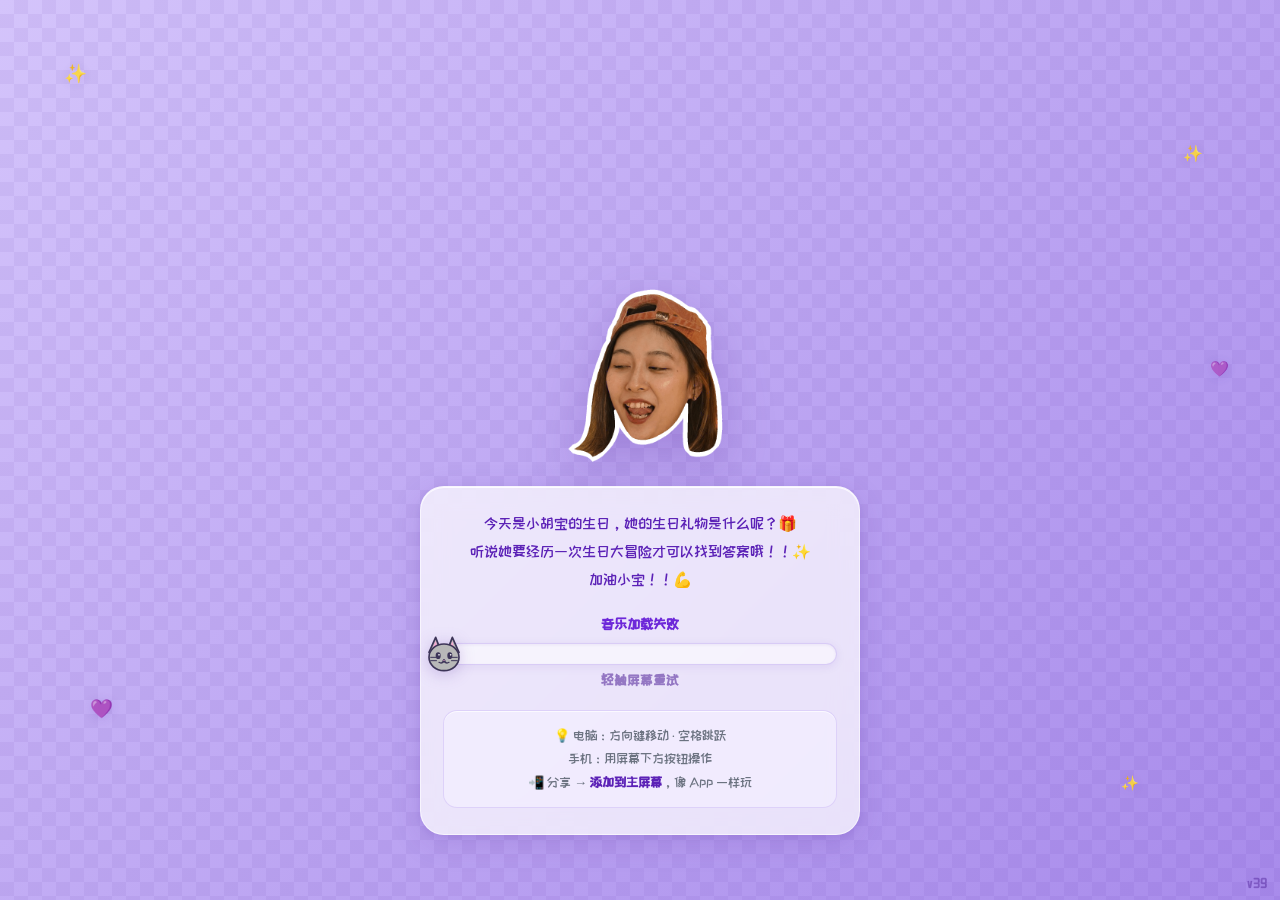
==== commit 78ac3ffe: "feat(bts): 50% volume, progress bar, subtitles, tap-outside close (v39) - BTS video volume 50% via B" ====
--- a/index.html
+++ b/index.html
@@ -17,7 +17,7 @@
   <link rel="preconnect" href="https://fonts.gstatic.com" crossorigin>
   <link href="https://fonts.googleapis.com/css2?family=Pacifico&family=ZCOOL+KuaiLe&family=ZCOOL+QingKe+HuangYou&display=swap" rel="stylesheet">
   <link rel="stylesheet" href="css/headline.css?v=4">
-  <link rel="stylesheet" href="css/style.css?v=37">
+  <link rel="stylesheet" href="css/style.css?v=39">
 </head>
 <body>
   <!-- 开始界面 -->
@@ -120,7 +120,7 @@
       </div>
       <p class="hint">💡 电脑：方向键移动 · 空格跳跃<br>手机：用屏幕下方按钮操作<br>📲 分享 → <strong>添加到主屏幕</strong>，像 App 一样玩</p>
     </div>
-    <div class="version-badge" aria-hidden="true">v38</div>
+    <div class="version-badge" aria-hidden="true">v39</div>
   </div>
 
   <!-- 游戏界面 -->
@@ -258,16 +258,26 @@
     </div>
   </div>
 
-  <!-- 花絮视频（播放结束后点击任意处返回礼物弹窗） -->
+  <!-- 花絮视频（点击视频外区域关闭） -->
   <div id="bts-modal" class="modal hidden">
-    <div class="modal-content bts-content">
-      <video id="bts-video" playsinline webkit-playsinline preload="none" poster="assets/media/bts_poster.jpg?v=2"></video>
+    <div class="bts-player" id="bts-player">
+      <video id="bts-video" playsinline webkit-playsinline preload="none" poster="assets/media/bts_poster.jpg?v=2">
+        <track id="bts-track" kind="subtitles" srclang="zh" label="中文" default>
+      </video>
+      <div class="bts-controls">
+        <input id="bts-progress" class="bts-progress" type="range" min="0" max="1000" value="0" step="1" aria-label="播放进度">
+        <div class="bts-time">
+          <span id="bts-time-current">0:00</span>
+          <span class="bts-time-sep">/</span>
+          <span id="bts-time-duration">0:00</span>
+        </div>
+      </div>
     </div>
   </div>
 
   <script src="js/pwa.js"></script>
-  <script src="js/config.js?v=33"></script>
+  <script src="js/config.js?v=34"></script>
   <script src="js/audio.js?v=21"></script>
-  <script src="js/game.js?v=58"></script>
+  <script src="js/game.js?v=59"></script>
 </body>
 </html>
--- a/css/style.css
+++ b/css/style.css
@@ -1437,35 +1437,90 @@
 #bts-modal {
   z-index: 150;
   background: rgba(26, 26, 26, 0.72);
+  cursor: pointer;
+  padding: 1rem;
+}
+
+.bts-player {
   cursor: default;
-}
-
-#bts-modal.bts-ready {
-  cursor: pointer;
-}
-
-.bts-content {
-  background: transparent;
-  border: none;
-  box-shadow: none;
-  padding: 0;
   max-width: min(92vw, 720px);
   width: 100%;
-  overflow: visible;
-  position: relative;
-}
-
-.bts-content video {
+  position: relative;
+}
+
+.bts-player video {
   display: block;
   width: 100%;
-  max-height: 80dvh;
+  max-height: 72dvh;
   border-radius: var(--radius);
   border: 4px solid var(--black);
   box-shadow: 8px 8px 0 var(--black);
   background: #000;
 }
 
-#bts-modal.is-loading .bts-content::after {
+.bts-player video::cue {
+  background: rgba(0, 0, 0, 0.72);
+  color: #fff;
+  font-family: "ZCOOL KuaiLe", "PingFang SC", sans-serif;
+  font-size: 0.95rem;
+  line-height: 1.35;
+}
+
+.bts-controls {
+  margin-top: 0.65rem;
+  padding: 0.55rem 0.65rem;
+  background: var(--white);
+  border: 4px solid var(--black);
+  border-radius: var(--radius);
+  box-shadow: 6px 6px 0 var(--black);
+}
+
+.bts-progress {
+  -webkit-appearance: none;
+  appearance: none;
+  width: 100%;
+  height: 10px;
+  border-radius: 999px;
+  background: rgba(183, 148, 246, 0.35);
+  border: 2px solid var(--black);
+  cursor: pointer;
+}
+
+.bts-progress::-webkit-slider-thumb {
+  -webkit-appearance: none;
+  width: 18px;
+  height: 18px;
+  border-radius: 50%;
+  background: var(--purple);
+  border: 2px solid var(--black);
+  box-shadow: 2px 2px 0 var(--black);
+}
+
+.bts-progress::-moz-range-thumb {
+  width: 18px;
+  height: 18px;
+  border-radius: 50%;
+  background: var(--purple);
+  border: 2px solid var(--black);
+  box-shadow: 2px 2px 0 var(--black);
+}
+
+.bts-time {
+  display: flex;
+  justify-content: center;
+  gap: 0.25rem;
+  margin-top: 0.45rem;
+  font-family: "ZCOOL KuaiLe", cursive;
+  font-size: 0.82rem;
+  font-weight: 900;
+  color: var(--black);
+}
+
+.bts-time-sep {
+  opacity: 0.45;
+}
+
+#bts-modal.is-loading .bts-player::after {
   content: "花絮加载中…";
   position: absolute;
   inset: 0;
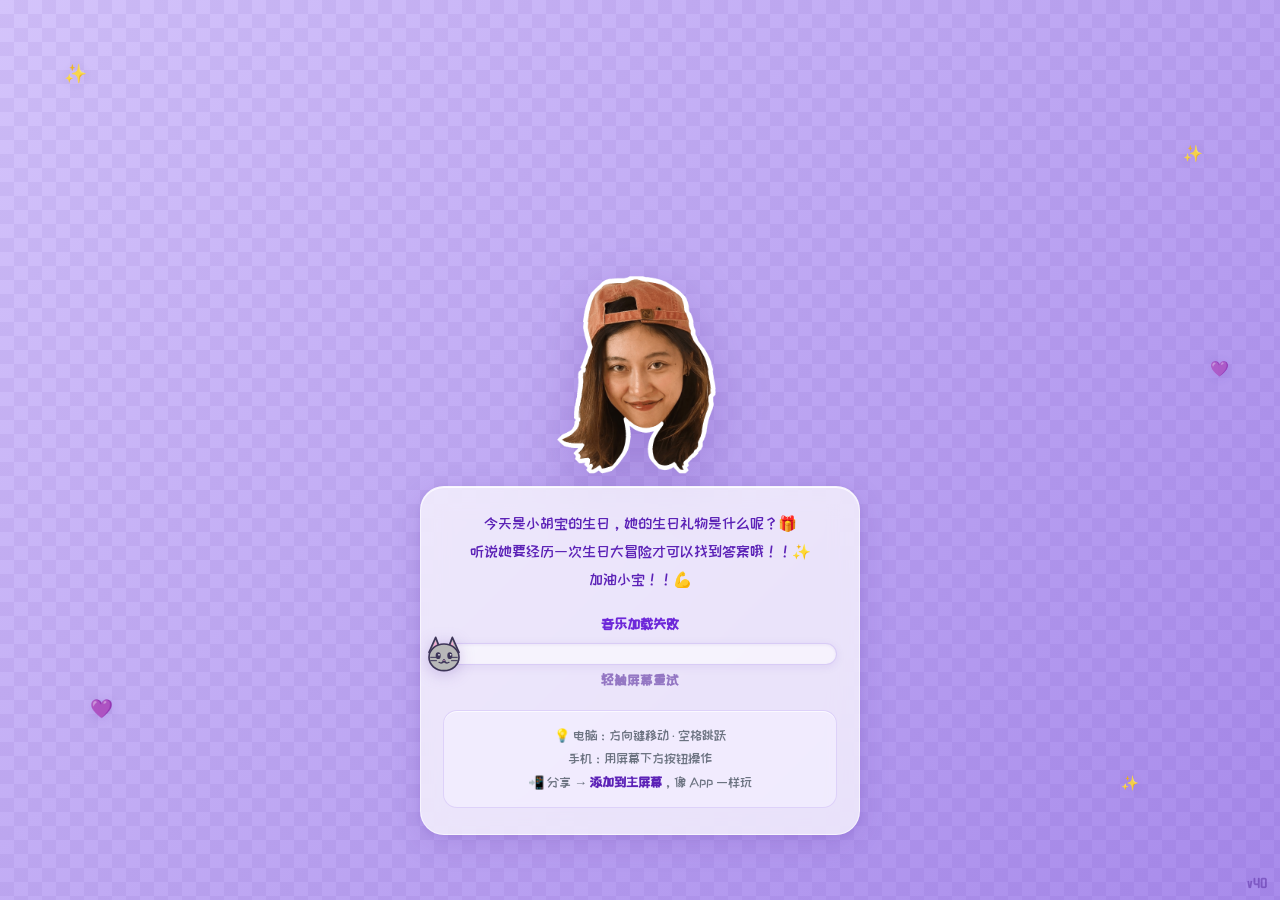
==== commit 04ab706f: "feat(gift/bts): swap chibi, bob sizing, BTS 70% vol + BGM pause (v40) - Swap gift meet characters; b" ====
--- a/index.html
+++ b/index.html
@@ -17,7 +17,7 @@
   <link rel="preconnect" href="https://fonts.gstatic.com" crossorigin>
   <link href="https://fonts.googleapis.com/css2?family=Pacifico&family=ZCOOL+KuaiLe&family=ZCOOL+QingKe+HuangYou&display=swap" rel="stylesheet">
   <link rel="stylesheet" href="css/headline.css?v=4">
-  <link rel="stylesheet" href="css/style.css?v=39">
+  <link rel="stylesheet" href="css/style.css?v=40">
 </head>
 <body>
   <!-- 开始界面 -->
@@ -120,7 +120,7 @@
       </div>
       <p class="hint">💡 电脑：方向键移动 · 空格跳跃<br>手机：用屏幕下方按钮操作<br>📲 分享 → <strong>添加到主屏幕</strong>，像 App 一样玩</p>
     </div>
-    <div class="version-badge" aria-hidden="true">v39</div>
+    <div class="version-badge" aria-hidden="true">v40</div>
   </div>
 
   <!-- 游戏界面 -->
@@ -227,7 +227,7 @@
       <div class="gift-meet" aria-hidden="true">
         <div class="gift-meet-stage" id="gift-meet-stage">
           <div class="gift-chibi gift-chibi--left" id="gift-chibi-left">
-            <img class="gift-chibi-head" src="assets/media/bubble-head.gif" alt="">
+            <img class="gift-chibi-head gift-chibi-head--flip gift-chibi-head--bob" src="assets/media/bubble-head-bob.gif?v=3" alt="">
             <div class="gift-chibi-body">
               <div class="gift-chibi-torso"><span>♥</span></div>
               <div class="gift-chibi-legs">
@@ -237,7 +237,7 @@
           </div>
           <div class="gift-meet-hearts" id="gift-meet-hearts"></div>
           <div class="gift-chibi gift-chibi--right" id="gift-chibi-right">
-            <img class="gift-chibi-head gift-chibi-head--flip gift-chibi-head--bob" src="assets/media/bubble-head-bob.gif?v=3" alt="">
+            <img class="gift-chibi-head" src="assets/media/bubble-head.gif" alt="">
             <div class="gift-chibi-body">
               <div class="gift-chibi-torso"><span>♥</span></div>
               <div class="gift-chibi-legs">
@@ -276,8 +276,8 @@
   </div>
 
   <script src="js/pwa.js"></script>
-  <script src="js/config.js?v=34"></script>
-  <script src="js/audio.js?v=21"></script>
-  <script src="js/game.js?v=59"></script>
+  <script src="js/config.js?v=35"></script>
+  <script src="js/audio.js?v=22"></script>
+  <script src="js/game.js?v=60"></script>
 </body>
 </html>
--- a/css/style.css
+++ b/css/style.css
@@ -1241,18 +1241,17 @@
   pointer-events: none;
 }
 
-/* bob 脸在帧内偏小：放大并对齐面部高度 */
+/* bob 与 bubble-head 视觉等高 */
 .gift-chibi-head--bob {
-  width: 72px;
-  margin-bottom: -40px;
-  margin-top: -4px;
+  width: 54px;
+  margin-bottom: -32px;
 }
 
 .gift-chibi-head--flip {
   transform: scaleX(-1);
 }
 
-.gift-chibi--right .gift-chibi-head--flip.gift-chibi-head--bob {
+.gift-chibi--left .gift-chibi-head--flip.gift-chibi-head--bob {
   transform: scaleX(-1);
 }
 
@@ -1456,6 +1455,7 @@
   border: 4px solid var(--black);
   box-shadow: 8px 8px 0 var(--black);
   background: #000;
+  cursor: pointer;
 }
 
 .bts-player video::cue {
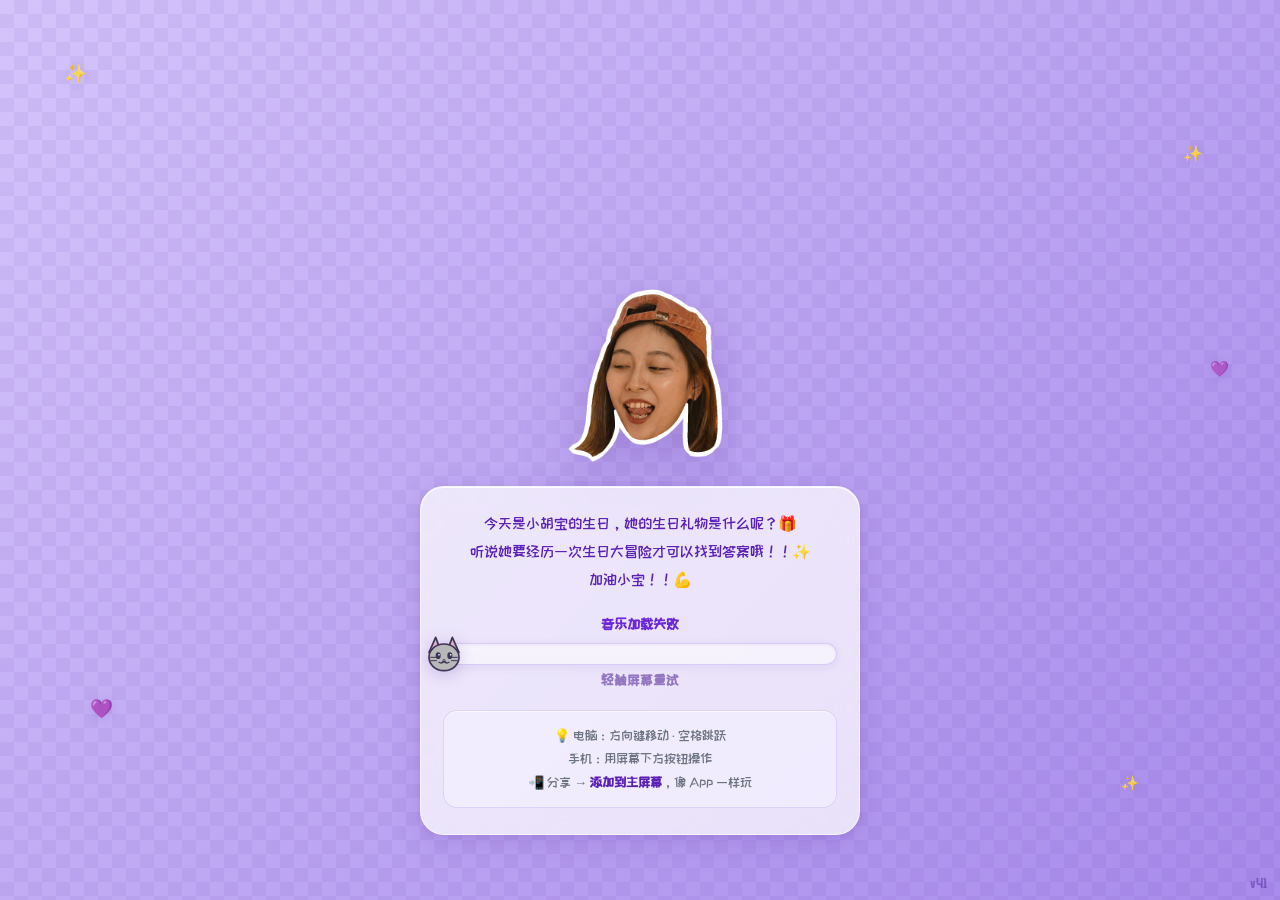
==== commit d7eca4da: "fix(bts): bust vtt cache, SW skip .vtt; vol 60%, bob head up (v41) - Subtitles URL ?v=2; SW ba-v15; " ====
--- a/index.html
+++ b/index.html
@@ -17,7 +17,7 @@
   <link rel="preconnect" href="https://fonts.gstatic.com" crossorigin>
   <link href="https://fonts.googleapis.com/css2?family=Pacifico&family=ZCOOL+KuaiLe&family=ZCOOL+QingKe+HuangYou&display=swap" rel="stylesheet">
   <link rel="stylesheet" href="css/headline.css?v=4">
-  <link rel="stylesheet" href="css/style.css?v=40">
+  <link rel="stylesheet" href="css/style.css?v=41">
 </head>
 <body>
   <!-- 开始界面 -->
@@ -120,7 +120,7 @@
       </div>
       <p class="hint">💡 电脑：方向键移动 · 空格跳跃<br>手机：用屏幕下方按钮操作<br>📲 分享 → <strong>添加到主屏幕</strong>，像 App 一样玩</p>
     </div>
-    <div class="version-badge" aria-hidden="true">v40</div>
+    <div class="version-badge" aria-hidden="true">v41</div>
   </div>
 
   <!-- 游戏界面 -->
@@ -276,8 +276,8 @@
   </div>
 
   <script src="js/pwa.js"></script>
-  <script src="js/config.js?v=35"></script>
+  <script src="js/config.js?v=36"></script>
   <script src="js/audio.js?v=22"></script>
-  <script src="js/game.js?v=60"></script>
+  <script src="js/game.js?v=61"></script>
 </body>
 </html>
--- a/css/style.css
+++ b/css/style.css
@@ -1241,10 +1241,10 @@
   pointer-events: none;
 }
 
-/* bob 与 bubble-head 视觉等高 */
+/* bob 略大于 bubble-head，对齐面部视觉高度 */
 .gift-chibi-head--bob {
-  width: 54px;
-  margin-bottom: -32px;
+  width: 60px;
+  margin-bottom: -36px;
 }
 
 .gift-chibi-head--flip {
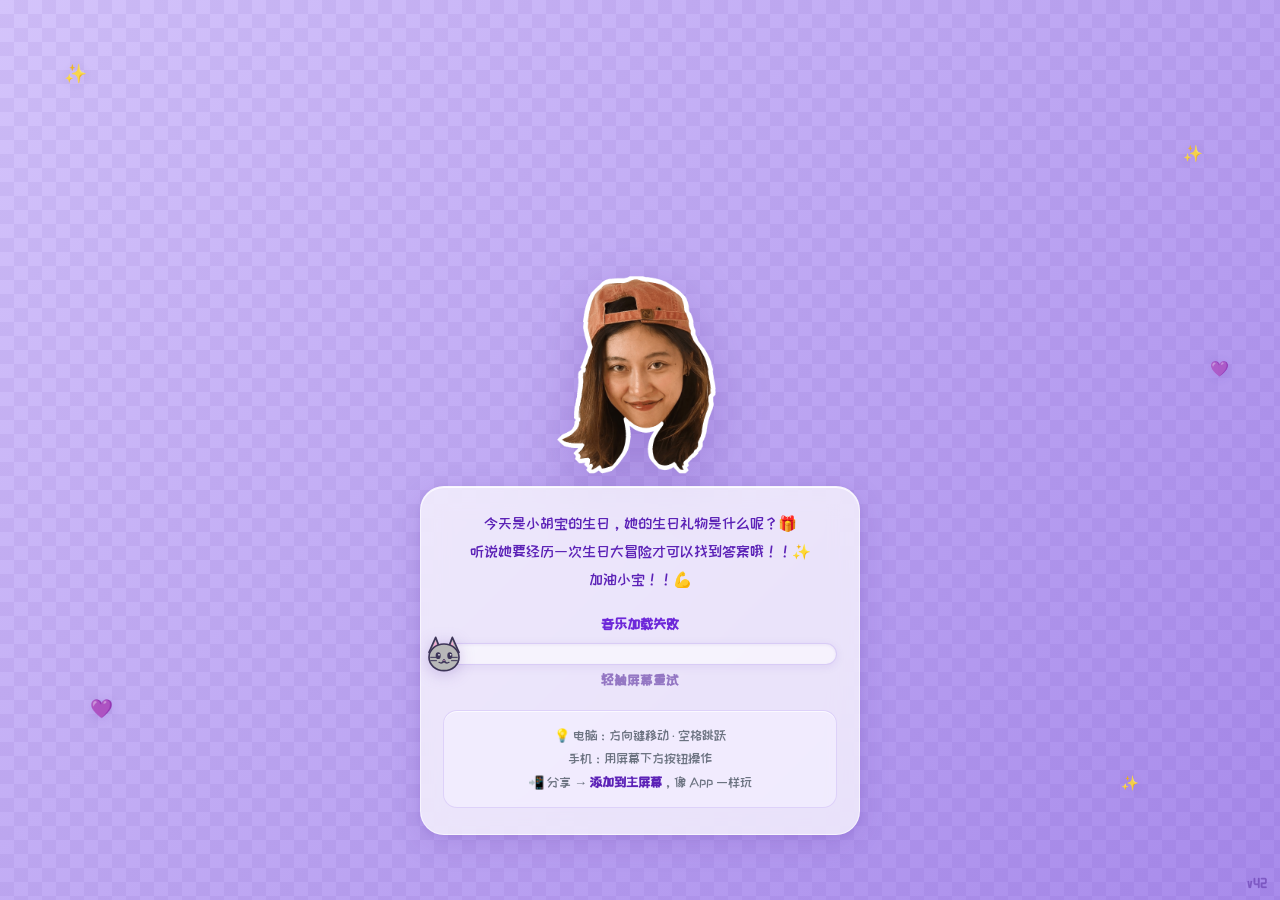
==== commit 11a5e3fc: "feat(bts): 香港粵語字幕全片 + 音量40% (v42) Rewrite bts.vtt in HK Cantonese (口語) with full ~2:35 coverage. Bum" ====
--- a/index.html
+++ b/index.html
@@ -17,7 +17,7 @@
   <link rel="preconnect" href="https://fonts.gstatic.com" crossorigin>
   <link href="https://fonts.googleapis.com/css2?family=Pacifico&family=ZCOOL+KuaiLe&family=ZCOOL+QingKe+HuangYou&display=swap" rel="stylesheet">
   <link rel="stylesheet" href="css/headline.css?v=4">
-  <link rel="stylesheet" href="css/style.css?v=41">
+  <link rel="stylesheet" href="css/style.css?v=42">
 </head>
 <body>
   <!-- 开始界面 -->
@@ -120,7 +120,7 @@
       </div>
       <p class="hint">💡 电脑：方向键移动 · 空格跳跃<br>手机：用屏幕下方按钮操作<br>📲 分享 → <strong>添加到主屏幕</strong>，像 App 一样玩</p>
     </div>
-    <div class="version-badge" aria-hidden="true">v41</div>
+    <div class="version-badge" aria-hidden="true">v42</div>
   </div>
 
   <!-- 游戏界面 -->
@@ -276,8 +276,8 @@
   </div>
 
   <script src="js/pwa.js"></script>
-  <script src="js/config.js?v=36"></script>
+  <script src="js/config.js?v=37"></script>
   <script src="js/audio.js?v=22"></script>
-  <script src="js/game.js?v=61"></script>
+  <script src="js/game.js?v=62"></script>
 </body>
 </html>
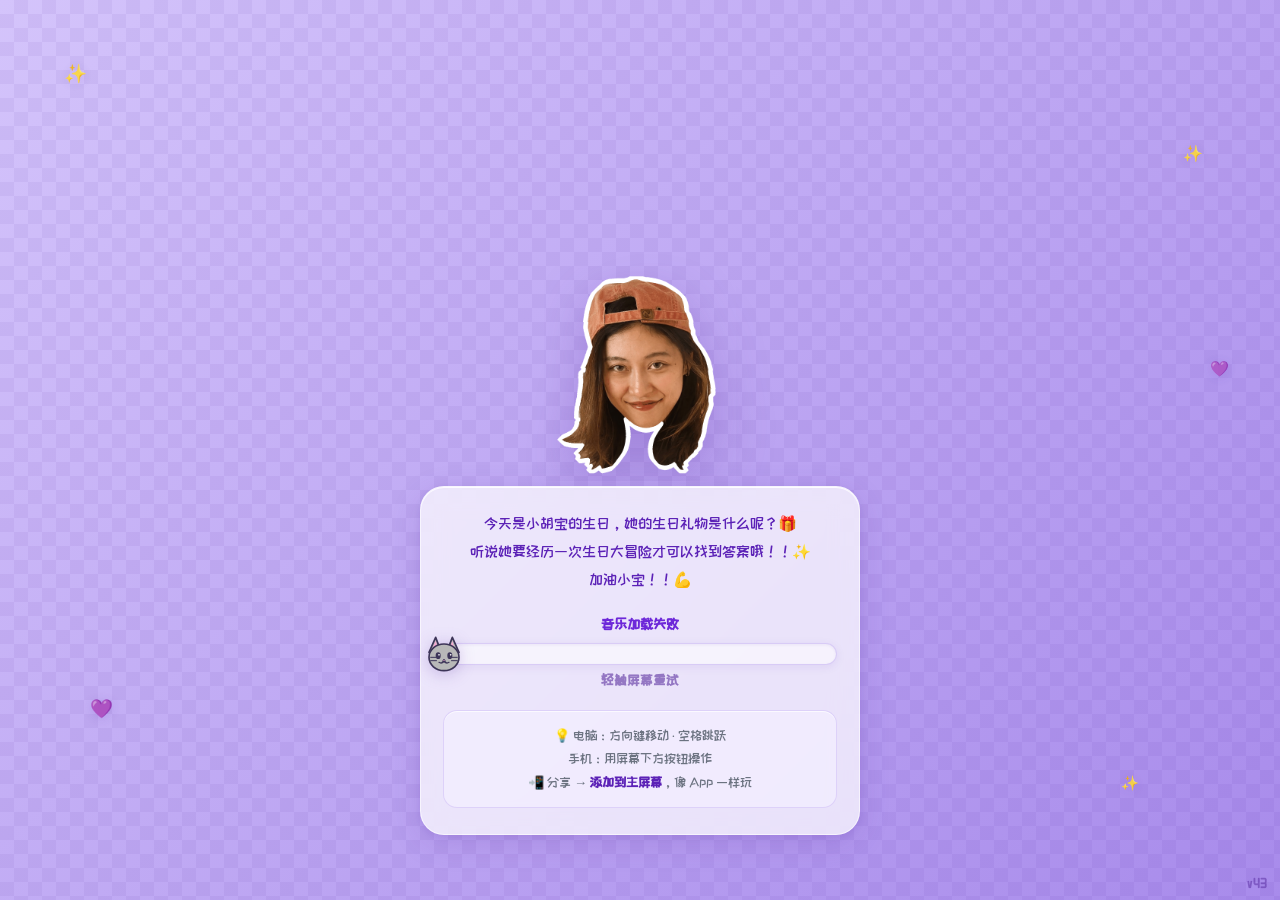
==== commit 98217d33: "fix(bts): realign HK Cantonese subtitle timestamps (v43) Re-sync bts.vtt to audio using whisper alig" ====
--- a/index.html
+++ b/index.html
@@ -17,7 +17,7 @@
   <link rel="preconnect" href="https://fonts.gstatic.com" crossorigin>
   <link href="https://fonts.googleapis.com/css2?family=Pacifico&family=ZCOOL+KuaiLe&family=ZCOOL+QingKe+HuangYou&display=swap" rel="stylesheet">
   <link rel="stylesheet" href="css/headline.css?v=4">
-  <link rel="stylesheet" href="css/style.css?v=42">
+  <link rel="stylesheet" href="css/style.css?v=43">
 </head>
 <body>
   <!-- 开始界面 -->
@@ -120,7 +120,7 @@
       </div>
       <p class="hint">💡 电脑：方向键移动 · 空格跳跃<br>手机：用屏幕下方按钮操作<br>📲 分享 → <strong>添加到主屏幕</strong>，像 App 一样玩</p>
     </div>
-    <div class="version-badge" aria-hidden="true">v42</div>
+    <div class="version-badge" aria-hidden="true">v43</div>
   </div>
 
   <!-- 游戏界面 -->
@@ -276,8 +276,8 @@
   </div>
 
   <script src="js/pwa.js"></script>
-  <script src="js/config.js?v=37"></script>
+  <script src="js/config.js?v=38"></script>
   <script src="js/audio.js?v=22"></script>
-  <script src="js/game.js?v=62"></script>
+  <script src="js/game.js?v=63"></script>
 </body>
 </html>
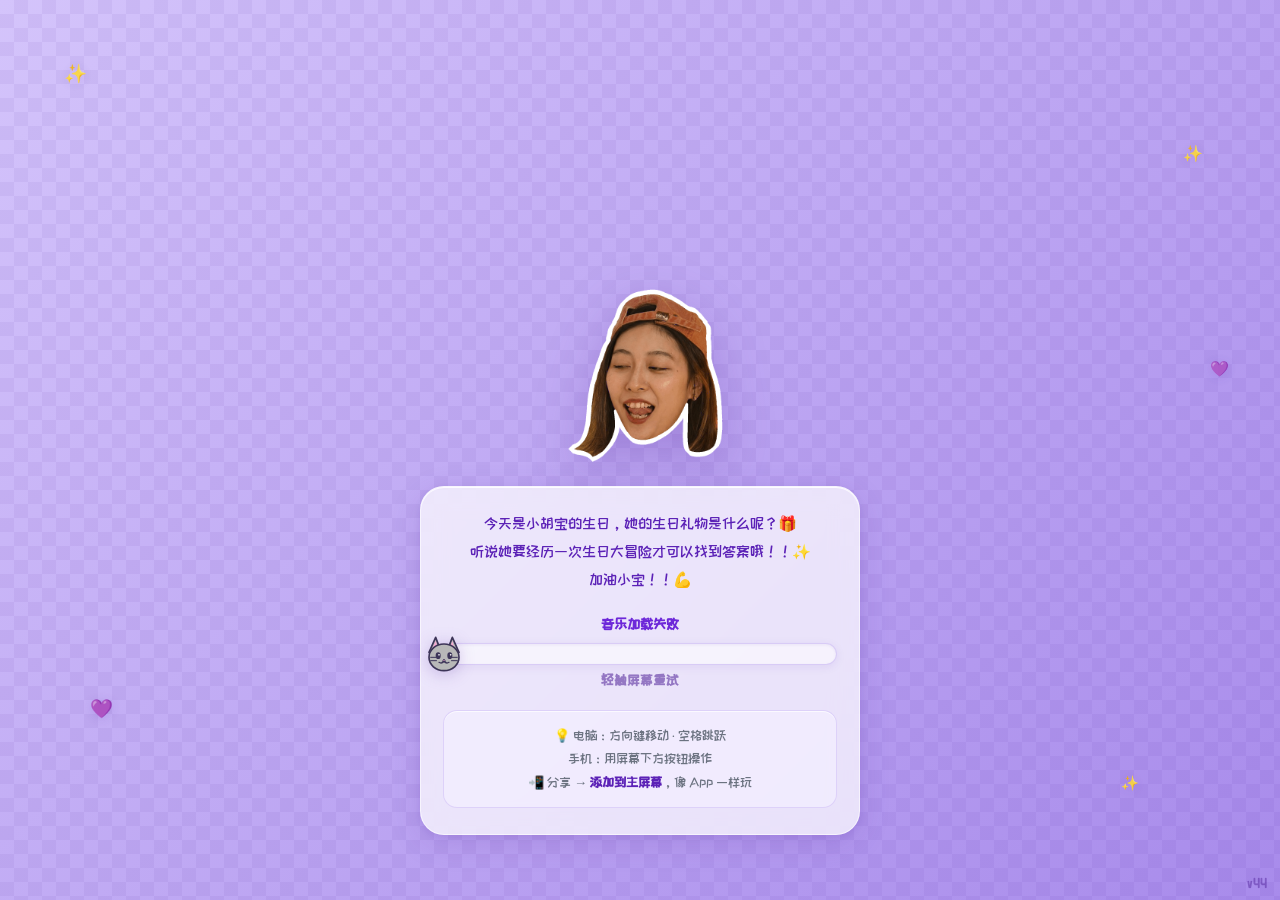
==== commit e14b72e0: "fix(ui): hide debug 一键通关/关闭BGM buttons (v44) Co-authored-by: CrecQi <CrecQi@users.noreply.github.com" ====
--- a/index.html
+++ b/index.html
@@ -17,7 +17,7 @@
   <link rel="preconnect" href="https://fonts.gstatic.com" crossorigin>
   <link href="https://fonts.googleapis.com/css2?family=Pacifico&family=ZCOOL+KuaiLe&family=ZCOOL+QingKe+HuangYou&display=swap" rel="stylesheet">
   <link rel="stylesheet" href="css/headline.css?v=4">
-  <link rel="stylesheet" href="css/style.css?v=43">
+  <link rel="stylesheet" href="css/style.css?v=44">
 </head>
 <body>
   <!-- 开始界面 -->
@@ -120,7 +120,7 @@
       </div>
       <p class="hint">💡 电脑：方向键移动 · 空格跳跃<br>手机：用屏幕下方按钮操作<br>📲 分享 → <strong>添加到主屏幕</strong>，像 App 一样玩</p>
     </div>
-    <div class="version-badge" aria-hidden="true">v43</div>
+    <div class="version-badge" aria-hidden="true">v44</div>
   </div>
 
   <!-- 游戏界面 -->
--- a/css/style.css
+++ b/css/style.css
@@ -447,16 +447,9 @@
   background: var(--lavender);
 }
 
-/* ---- 测试用左下角按钮 ---- */
+/* ---- 测试用左下角按钮（已隐藏） ---- */
 .debug-controls {
-  position: absolute;
-  left: max(0.5rem, env(safe-area-inset-left, 0px));
-  bottom: max(4.8rem, calc(env(safe-area-inset-bottom, 0px) + 4.2rem));
-  z-index: 30;
-  display: flex;
-  flex-direction: column;
-  gap: 0.4rem;
-  pointer-events: none;
+  display: none !important;
 }
 
 .debug-btn {
@@ -486,12 +479,6 @@
   color: #991B1B;
 }
 
-@media (min-width: 768px) {
-  .debug-controls {
-    bottom: max(0.7rem, env(safe-area-inset-bottom, 0px));
-  }
-}
-
 /* ---- 触控 ---- */
 .touch-controls {
   display: flex;
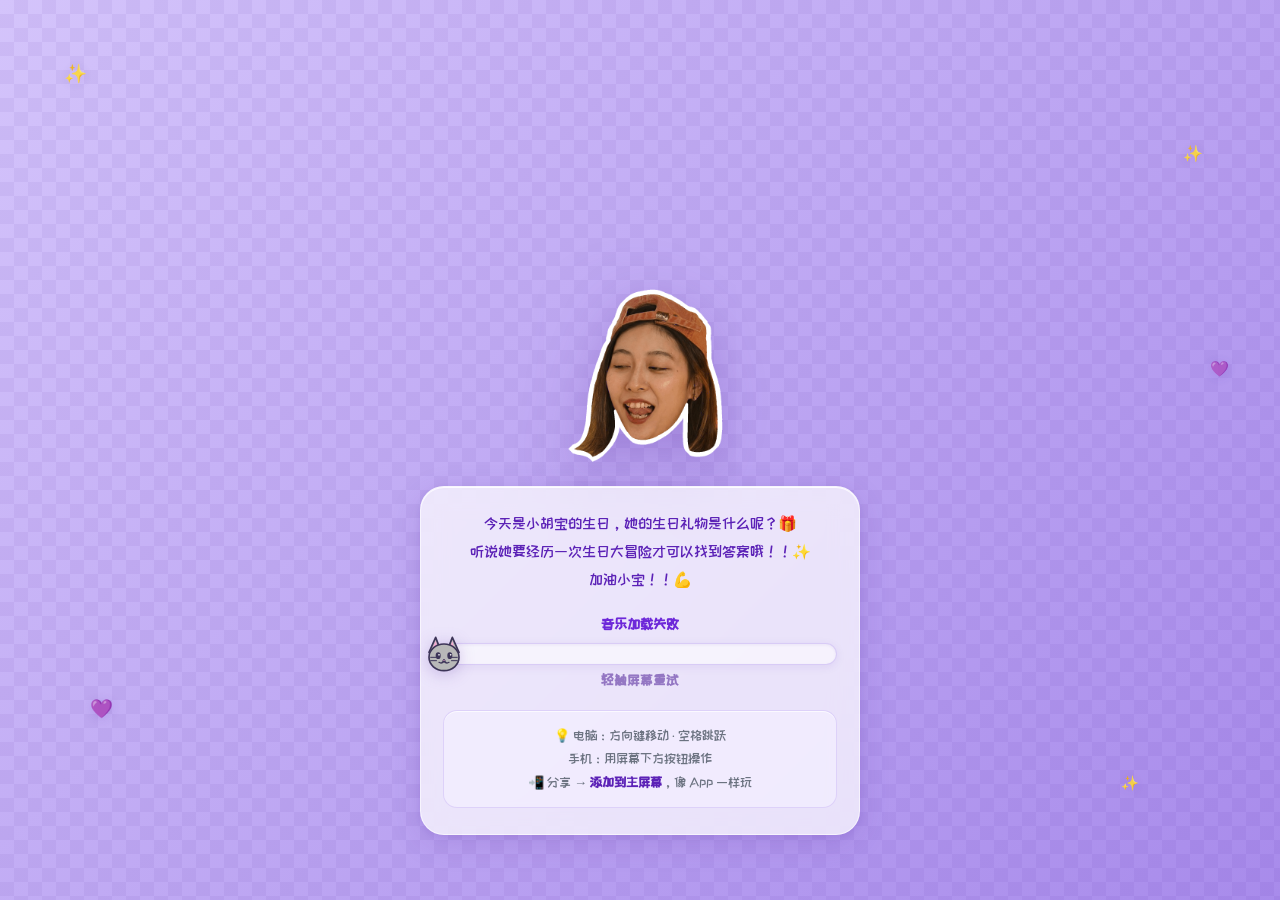
==== commit 4babec0b: "fix(ui): hide version badge on cover screen (v45) Co-authored-by: CrecQi <CrecQi@users.noreply.githu" ====
--- a/index.html
+++ b/index.html
@@ -17,7 +17,7 @@
   <link rel="preconnect" href="https://fonts.gstatic.com" crossorigin>
   <link href="https://fonts.googleapis.com/css2?family=Pacifico&family=ZCOOL+KuaiLe&family=ZCOOL+QingKe+HuangYou&display=swap" rel="stylesheet">
   <link rel="stylesheet" href="css/headline.css?v=4">
-  <link rel="stylesheet" href="css/style.css?v=44">
+  <link rel="stylesheet" href="css/style.css?v=45">
 </head>
 <body>
   <!-- 开始界面 -->
--- a/css/style.css
+++ b/css/style.css
@@ -138,16 +138,7 @@
 }
 
 .version-badge {
-  position: absolute;
-  right: max(0.75rem, env(safe-area-inset-right));
-  bottom: max(0.65rem, env(safe-area-inset-bottom));
-  font-family: "ZCOOL QingKe HuangYou", "ZCOOL KuaiLe", cursive;
-  font-size: 0.85rem;
-  font-weight: 700;
-  color: rgba(76, 29, 149, 0.45);
-  letter-spacing: 0.04em;
-  pointer-events: none;
-  z-index: 2;
+  display: none !important;
 }
 
 /* 封面手写标题容器 */
